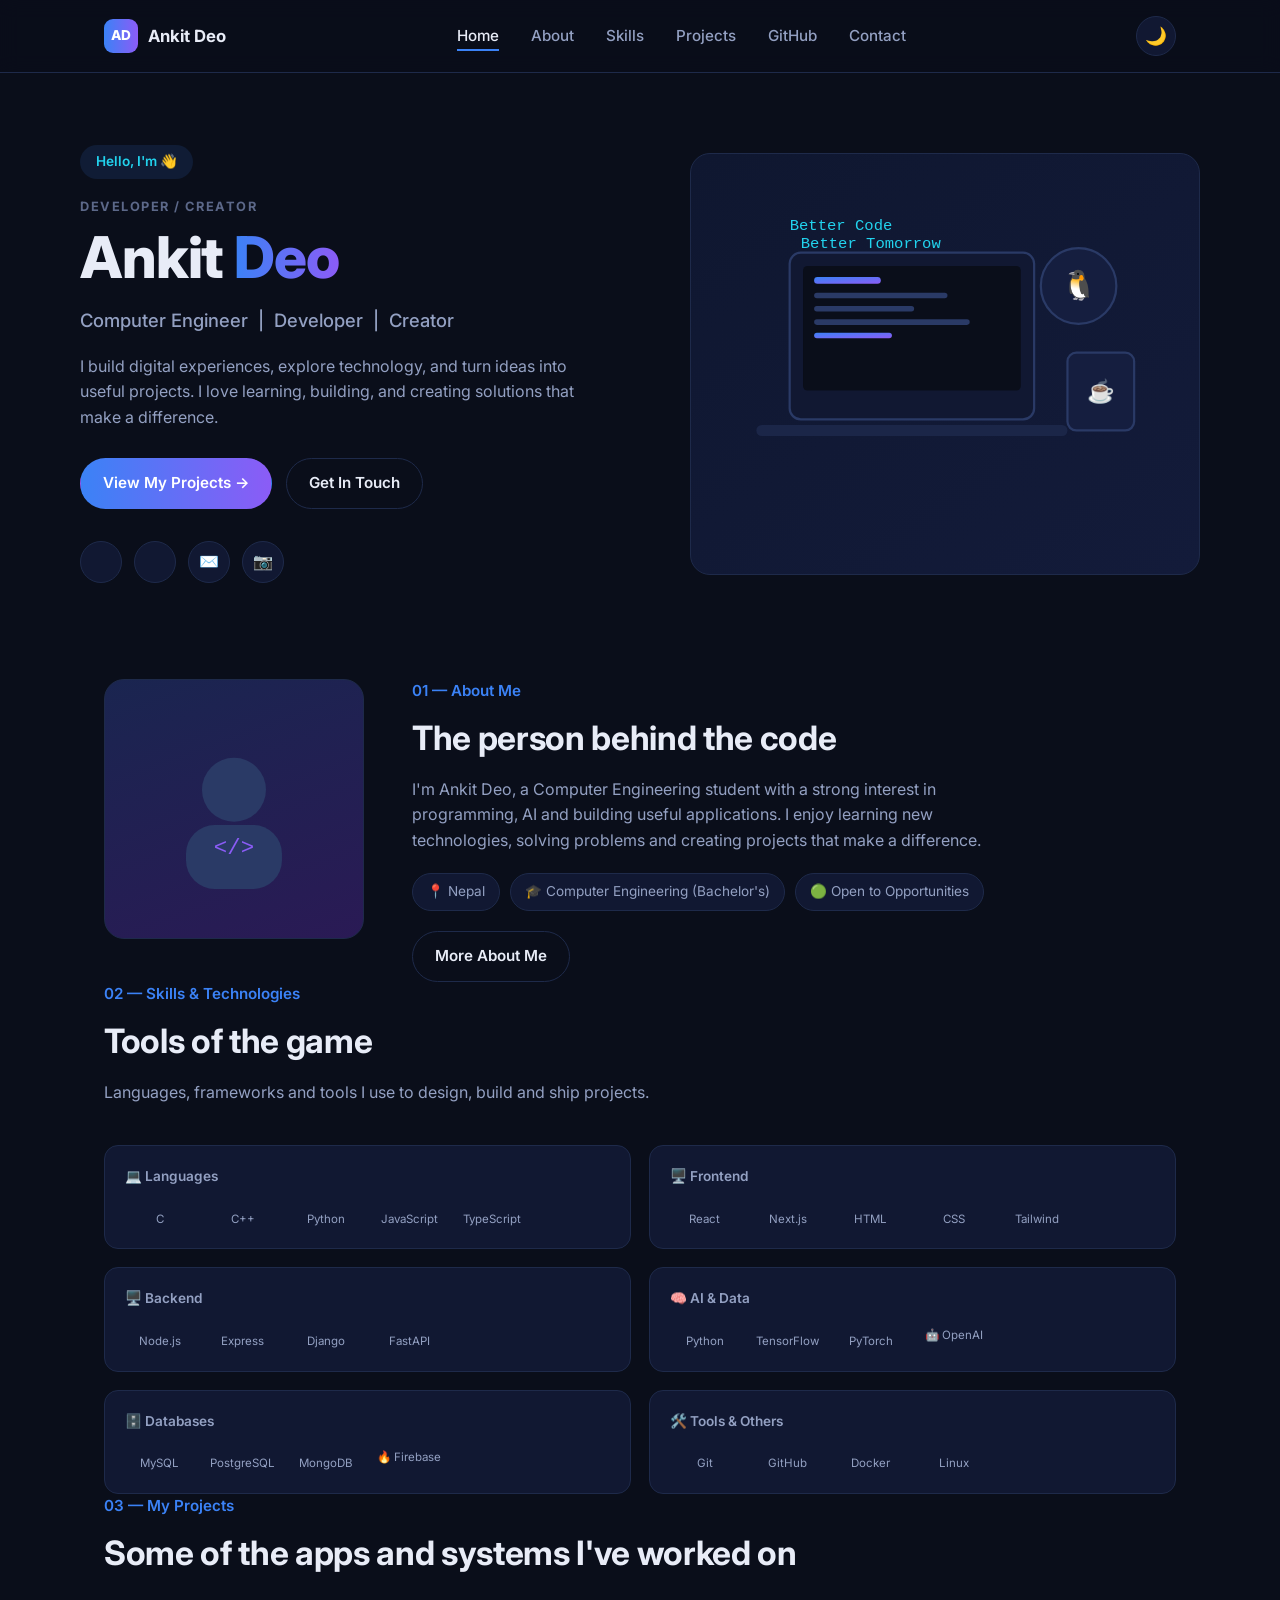
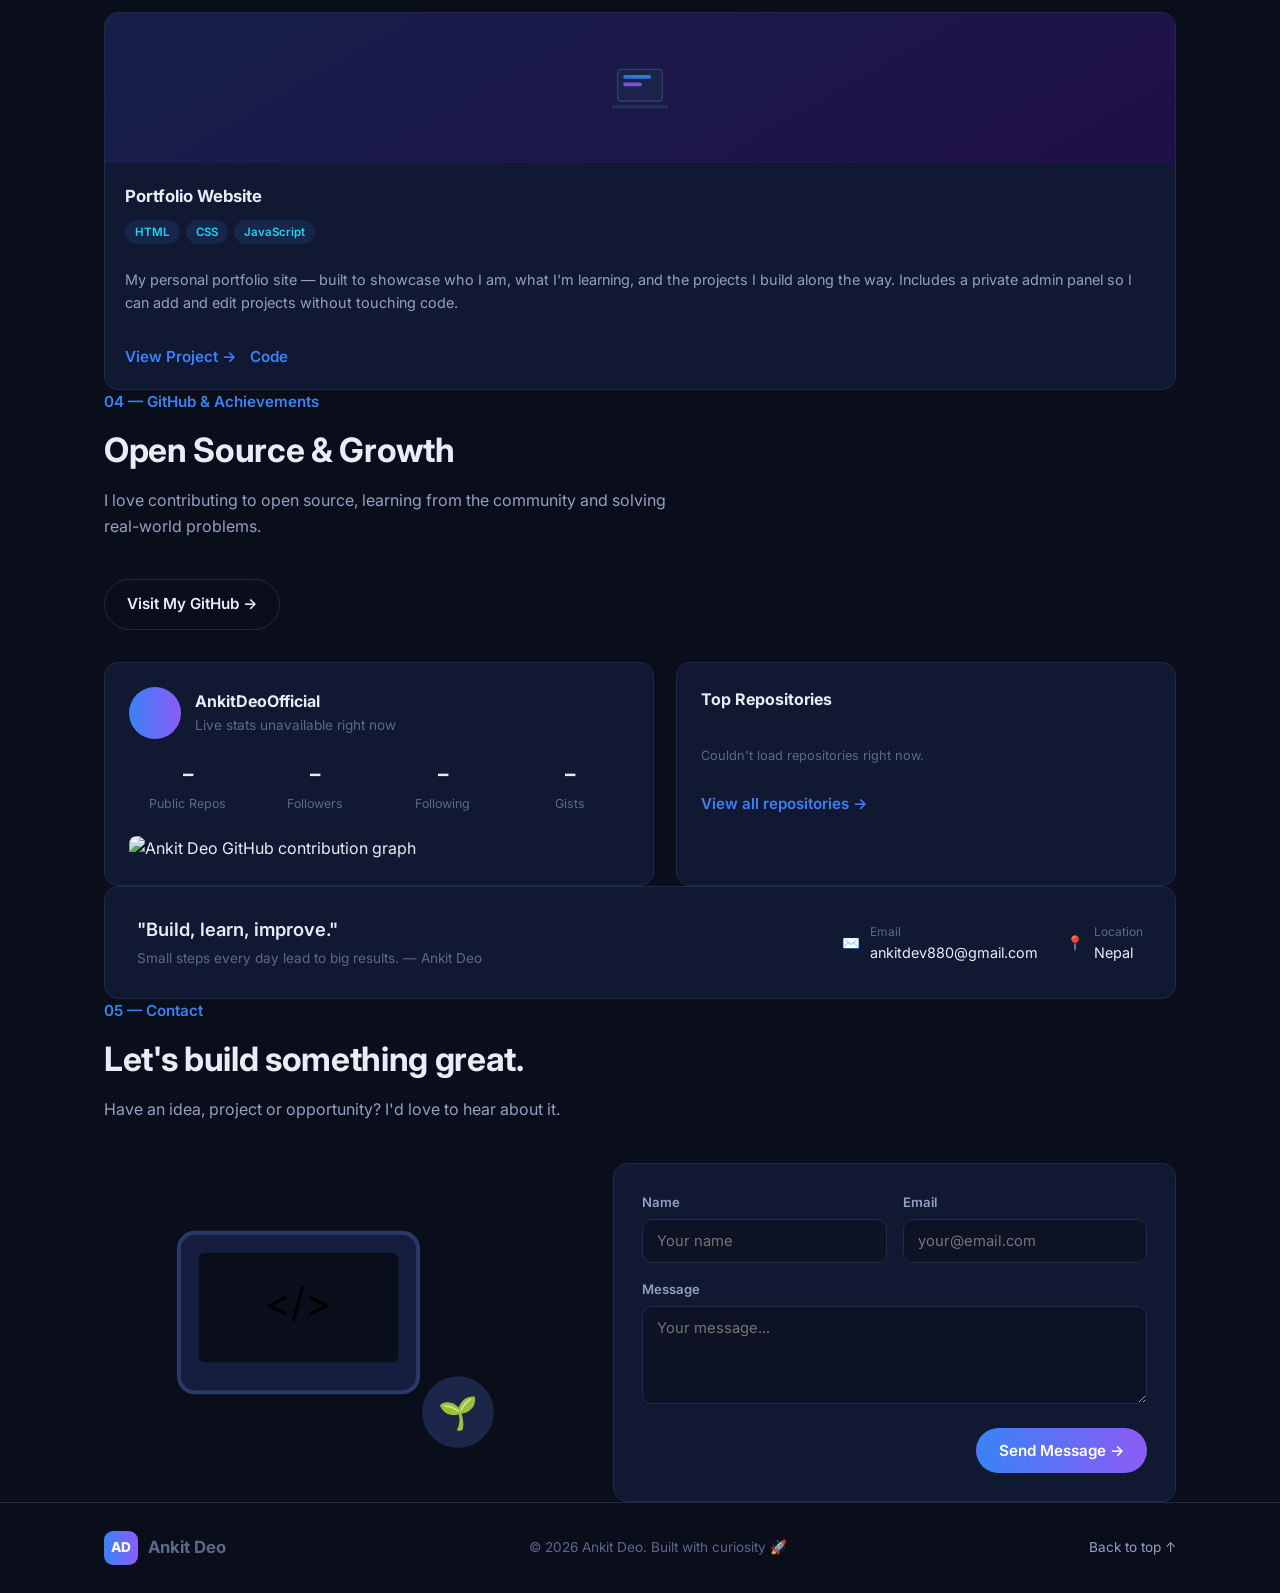
==== index.html @ 1095ce18 "Add files via upload" ====
<!DOCTYPE html>
<html lang="en">
<head>
<meta charset="UTF-8" />
<meta name="viewport" content="width=device-width, initial-scale=1.0" />
<title>Ankit Deo — Computer Engineer, Developer, Creator</title>
<meta name="description" content="Portfolio of Ankit Deo — Computer Engineering student, developer and creator building projects with AI, web and mobile technologies." />
<link rel="icon" href="data:image/svg+xml,<svg xmlns=%22http://www.w3.org/2000/svg%22 viewBox=%220 0 100 100%22><text y=%22.9em%22 font-size=%2290%22>🚀</text></svg>" />
<link rel="preconnect" href="https://fonts.googleapis.com">
<link href="https://fonts.googleapis.com/css2?family=Inter:wght@400;500;600;700;800&display=swap" rel="stylesheet">
<link rel="stylesheet" href="https://cdn.jsdelivr.net/gh/devicons/devicon@2.16.0/devicon.min.css">
<link rel="stylesheet" href="css/style.css" />
</head>
<body>

<nav class="navbar">
  <div class="nav-inner">
    <a href="#home" class="logo">
      <span class="logo-mark">AD</span>
      Ankit Deo
    </a>
    <ul class="nav-links" id="navLinks">
      <li><a href="#home" class="active">Home</a></li>
      <li><a href="#about">About</a></li>
      <li><a href="#skills">Skills</a></li>
      <li><a href="#projects">Projects</a></li>
      <li><a href="#github">GitHub</a></li>
      <li><a href="#contact">Contact</a></li>
    </ul>
    <div class="nav-actions">
      <button class="theme-toggle" id="themeToggle" title="Toggle theme" aria-label="Toggle light and dark theme">🌙</button>
      <button class="nav-toggle" id="navToggle" aria-label="Open menu"><span></span><span></span><span></span></button>
    </div>
  </div>
</nav>

<!-- ============ HOME / HERO ============ -->
<header id="home" class="container hero">
  <div>
    <span class="badge">Hello, I'm 👋</span>
    <div class="eyebrow">DEVELOPER / CREATOR</div>
    <h1>Ankit <span class="accent">Deo</span></h1>
    <p class="hero-role">Computer Engineer&nbsp; | &nbsp;Developer&nbsp; | &nbsp;Creator</p>
    <p class="hero-desc">I build digital experiences, explore technology, and turn ideas into useful projects. I love learning, building, and creating solutions that make a difference.</p>
    <div class="hero-cta">
      <a href="#projects" class="btn btn-primary">View My Projects →</a>
      <a href="#contact" class="btn btn-outline">Get In Touch</a>
    </div>
    <div class="hero-socials">
      <a class="btn-icon" href="https://github.com/AnkitDeoOfficial" target="_blank" rel="noopener" aria-label="GitHub"><i class="devicon-github-original"></i></a>
      <a class="btn-icon" href="https://linkedin.com/in/ankitdeoofficial/" target="_blank" rel="noopener" aria-label="LinkedIn"><i class="devicon-linkedin-plain"></i></a>
      <a class="btn-icon" href="mailto:ankitdev880@gmail.com" aria-label="Email">✉️</a>
      <a class="btn-icon" href="https://instagram.com/ank1t_001" target="_blank" rel="noopener" aria-label="Instagram">📷</a>
    </div>
  </div>
  <div class="hero-visual">
    <svg viewBox="0 0 400 320" xmlns="http://www.w3.org/2000/svg">
      <defs>
        <linearGradient id="g1" x1="0" y1="0" x2="1" y2="1">
          <stop offset="0" stop-color="#3b82f6"/><stop offset="1" stop-color="#8b5cf6"/>
        </linearGradient>
      </defs>
      <rect x="60" y="60" width="220" height="150" rx="10" fill="#111832" stroke="#2a3a66" stroke-width="2"/>
      <rect x="72" y="72" width="196" height="112" rx="4" fill="#0a0e1a"/>
      <rect x="82" y="82" width="60" height="6" rx="3" fill="url(#g1)"/>
      <rect x="82" y="96" width="120" height="5" rx="2.5" fill="#2a3a66"/>
      <rect x="82" y="108" width="90" height="5" rx="2.5" fill="#2a3a66"/>
      <rect x="82" y="120" width="140" height="5" rx="2.5" fill="#2a3a66"/>
      <rect x="82" y="132" width="70" height="5" rx="2.5" fill="url(#g1)"/>
      <rect x="30" y="215" width="280" height="10" rx="5" fill="#1b2648"/>
      <circle cx="320" cy="90" r="34" fill="#151e3f" stroke="#2a3a66" stroke-width="2"/>
      <text x="320" y="98" font-size="26" text-anchor="middle">🐧</text>
      <rect x="310" y="150" width="60" height="70" rx="8" fill="#151e3f" stroke="#2a3a66" stroke-width="2"/>
      <text x="340" y="192" font-size="20" text-anchor="middle">☕</text>
      <text x="60" y="40" font-size="14" fill="#22d3ee" font-family="monospace">Better Code</text>
      <text x="70" y="56" font-size="14" fill="#22d3ee" font-family="monospace">Better Tomorrow</text>
    </svg>
  </div>
</header>

<!-- ============ ABOUT ============ -->
<section id="about" class="container">
  <div class="about-grid">
    <div class="about-photo">
      <svg viewBox="0 0 100 100" xmlns="http://www.w3.org/2000/svg">
        <circle cx="50" cy="38" r="20" fill="#2a3a66"/>
        <rect x="20" y="60" width="60" height="40" rx="18" fill="#2a3a66"/>
        <text x="50" y="78" font-size="14" text-anchor="middle" fill="#8b5cf6" font-family="monospace">&lt;/&gt;</text>
      </svg>
    </div>
    <div>
      <div class="section-tag">01 — About Me</div>
      <h2 class="section-heading">The person behind the code</h2>
      <p class="section-sub" style="margin-bottom:20px;">I'm Ankit Deo, a Computer Engineering student with a strong interest in programming, AI and building useful applications. I enjoy learning new technologies, solving problems and creating projects that make a difference.</p>
      <div class="about-tags">
        <span class="pill">📍 Nepal</span>
        <span class="pill">🎓 Computer Engineering (Bachelor's)</span>
        <span class="pill">🟢 Open to Opportunities</span>
      </div>
      <a href="#contact" class="btn btn-outline">More About Me</a>
    </div>
  </div>
</section>

<!-- ============ SKILLS ============ -->
<section id="skills" class="container">
  <div class="section-tag">02 — Skills &amp; Technologies</div>
  <h2 class="section-heading">Tools of the game</h2>
  <p class="section-sub">Languages, frameworks and tools I use to design, build and ship projects.</p>
  <div class="skills-grid">
    <div class="skill-card">
      <h4>💻 Languages</h4>
      <div class="skill-icons">
        <div class="skill-icon"><i class="devicon-c-plain colored"></i>C</div>
        <div class="skill-icon"><i class="devicon-cplusplus-plain colored"></i>C++</div>
        <div class="skill-icon"><i class="devicon-python-plain colored"></i>Python</div>
        <div class="skill-icon"><i class="devicon-javascript-plain colored"></i>JavaScript</div>
        <div class="skill-icon"><i class="devicon-typescript-plain colored"></i>TypeScript</div>
      </div>
    </div>
    <div class="skill-card">
      <h4>🖥️ Frontend</h4>
      <div class="skill-icons">
        <div class="skill-icon"><i class="devicon-react-original colored"></i>React</div>
        <div class="skill-icon"><i class="devicon-nextjs-plain"></i>Next.js</div>
        <div class="skill-icon"><i class="devicon-html5-plain colored"></i>HTML</div>
        <div class="skill-icon"><i class="devicon-css3-plain colored"></i>CSS</div>
        <div class="skill-icon"><i class="devicon-tailwindcss-plain colored"></i>Tailwind</div>
      </div>
    </div>
    <div class="skill-card">
      <h4>🖥️ Backend</h4>
      <div class="skill-icons">
        <div class="skill-icon"><i class="devicon-nodejs-plain colored"></i>Node.js</div>
        <div class="skill-icon"><i class="devicon-express-original"></i>Express</div>
        <div class="skill-icon"><i class="devicon-django-plain"></i>Django</div>
        <div class="skill-icon"><i class="devicon-fastapi-plain colored"></i>FastAPI</div>
      </div>
    </div>
    <div class="skill-card">
      <h4>🧠 AI &amp; Data</h4>
      <div class="skill-icons">
        <div class="skill-icon"><i class="devicon-python-plain colored"></i>Python</div>
        <div class="skill-icon"><i class="devicon-tensorflow-original colored"></i>TensorFlow</div>
        <div class="skill-icon"><i class="devicon-pytorch-original colored"></i>PyTorch</div>
        <div class="skill-icon">🤖 OpenAI</div>
      </div>
    </div>
    <div class="skill-card">
      <h4>🗄️ Databases</h4>
      <div class="skill-icons">
        <div class="skill-icon"><i class="devicon-mysql-plain colored"></i>MySQL</div>
        <div class="skill-icon"><i class="devicon-postgresql-plain colored"></i>PostgreSQL</div>
        <div class="skill-icon"><i class="devicon-mongodb-plain colored"></i>MongoDB</div>
        <div class="skill-icon">🔥 Firebase</div>
      </div>
    </div>
    <div class="skill-card">
      <h4>🛠️ Tools &amp; Others</h4>
      <div class="skill-icons">
        <div class="skill-icon"><i class="devicon-git-plain colored"></i>Git</div>
        <div class="skill-icon"><i class="devicon-github-original"></i>GitHub</div>
        <div class="skill-icon"><i class="devicon-docker-plain colored"></i>Docker</div>
        <div class="skill-icon"><i class="devicon-linux-plain"></i>Linux</div>
      </div>
    </div>
  </div>
</section>

<!-- ============ PROJECTS ============ -->
<section id="projects" class="container">
  <div class="projects-head">
    <div>
      <div class="section-tag">03 — My Projects</div>
      <h2 class="section-heading" style="margin-bottom:0;">Some of the apps and systems I've worked on</h2>
    </div>
  </div>
  <div id="projectGrid" class="project-grid">
    <!-- Filled by js/app.js -->
  </div>
</section>

<!-- ============ GITHUB ============ -->
<section id="github" class="container">
  <div class="section-tag">04 — GitHub &amp; Achievements</div>
  <h2 class="section-heading">Open Source &amp; Growth</h2>
  <p class="section-sub">I love contributing to open source, learning from the community and solving real-world problems.</p>
  <a class="btn btn-outline" style="margin-bottom:32px;" href="https://github.com/AnkitDeoOfficial" target="_blank" rel="noopener">Visit My GitHub →</a>
  <div class="github-grid">
    <div class="gh-card">
      <div class="gh-profile">
        <div class="gh-avatar" id="ghAvatarWrap"></div>
        <div>
          <div style="font-weight:700;">AnkitDeoOfficial</div>
          <div style="color:var(--text-faint); font-size:0.85rem;" id="ghFollowLine">Loading GitHub stats…</div>
        </div>
      </div>
      <div class="gh-stats-row" id="ghStatsRow">
        <div class="gh-stat"><b id="statRepos">–</b><span>Public Repos</span></div>
        <div class="gh-stat"><b id="statFollowers">–</b><span>Followers</span></div>
        <div class="gh-stat"><b id="statFollowing">–</b><span>Following</span></div>
        <div class="gh-stat"><b id="statGists">–</b><span>Gists</span></div>
      </div>
      <div class="gh-chart">
        <img src="https://ghchart.rshah.org/3b82f6/AnkitDeoOfficial" alt="Ankit Deo GitHub contribution graph" loading="lazy" />
      </div>
    </div>
    <div class="gh-card">
      <h4 style="margin-top:0;">Top Repositories</h4>
      <div id="repoList">
        <div class="repo-row"><div><div class="repo-name">Loading…</div></div></div>
      </div>
      <a class="btn-link" href="https://github.com/AnkitDeoOfficial?tab=repositories" target="_blank" rel="noopener" style="margin-top:14px;">View all repositories →</a>
    </div>
  </div>
</section>

<!-- ============ QUOTE / QUICK CONTACT ============ -->
<section class="container" style="padding-top:0;">
  <div class="quote-bar">
    <div>
      <blockquote>"Build, learn, improve."</blockquote>
      <cite>Small steps every day lead to big results. — Ankit Deo</cite>
    </div>
    <div class="quote-contact">
      <a class="item" href="mailto:ankitdev880@gmail.com"><span>✉️</span><span><span class="label">Email</span>ankitdev880@gmail.com</span></a>
      <div class="item"><span>📍</span><span><span class="label">Location</span>Nepal</span></div>
    </div>
  </div>
</section>

<!-- ============ CONTACT ============ -->
<section id="contact" class="container">
  <div class="section-tag">05 — Contact</div>
  <h2 class="section-heading">Let's build something great.</h2>
  <p class="section-sub">Have an idea, project or opportunity? I'd love to hear about it.</p>
  <div class="contact-grid">
    <div class="contact-visual">
      <svg viewBox="0 0 200 160" xmlns="http://www.w3.org/2000/svg">
        <rect x="20" y="30" width="120" height="80" rx="8" fill="#151e3f" stroke="#2a3a66" stroke-width="2"/>
        <rect x="30" y="40" width="100" height="55" rx="3" fill="#0a0e1a"/>
        <text x="80" y="72" font-size="20" text-anchor="middle">&lt;/&gt;</text>
        <circle cx="160" cy="120" r="18" fill="#1b2648"/>
        <text x="160" y="126" font-size="16" text-anchor="middle">🌱</text>
      </svg>
    </div>
    <form id="contactForm" class="contact-form" autocomplete="off" novalidate>
      <div class="form-row">
        <div class="field">
          <label for="cName">Name</label>
          <input id="cName" name="name" type="text" placeholder="Your name" required />
        </div>
        <div class="field">
          <label for="cEmail">Email</label>
          <input id="cEmail" name="email" type="email" placeholder="your@email.com" required />
        </div>
      </div>
      <div class="field">
        <label for="cMessage">Message</label>
        <textarea id="cMessage" name="message" rows="4" placeholder="Your message..." required></textarea>
      </div>
      <div style="display:flex; align-items:center; justify-content:space-between; gap:16px; flex-wrap:wrap;">
        <span class="form-msg" id="formMsg"></span>
        <button type="submit" class="btn btn-primary">Send Message →</button>
      </div>
    </form>
  </div>
</section>

<footer>
  <div class="container footer-inner">
    <div class="logo"><span class="logo-mark">AD</span> Ankit Deo</div>
    <div>© <span id="year"></span> Ankit Deo. Built with curiosity 🚀</div>
    <a href="#home" class="back-to-top">Back to top ↑</a>
  </div>
</footer>

<div class="toast" id="toast"></div>

<script src="js/data.js"></script>
<script src="js/supabase-client.js"></script>
<script src="js/app.js"></script>
</body>
</html>
---- css/style.css ----
:root {
  --bg: #0a0e1a;
  --bg-alt: #0d1224;
  --card: #111832;
  --card-border: #1e2a4a;
  --text: #e8ecf7;
  --text-dim: #93a0c2;
  --text-faint: #5c6889;
  --blue: #3b82f6;
  --purple: #8b5cf6;
  --cyan: #22d3ee;
  --gradient: linear-gradient(90deg, var(--blue), var(--purple));
  --radius: 14px;
  --radius-sm: 10px;
  --shadow: 0 10px 30px rgba(0, 0, 0, 0.35);
  --maxw: 1120px;
}

* { box-sizing: border-box; }

html { scroll-behavior: smooth; }

body {
  margin: 0;
  background: var(--bg);
  color: var(--text);
  font-family: "Inter", -apple-system, BlinkMacSystemFont, "Segoe UI", Roboto, sans-serif;
  line-height: 1.6;
}

body.light {
  --bg: #f4f6fb;
  --bg-alt: #ffffff;
  --card: #ffffff;
  --card-border: #e2e6f0;
  --text: #171c2c;
  --text-dim: #4b5468;
  --text-faint: #7c8398;
}

img { max-width: 100%; display: block; }

a { color: inherit; text-decoration: none; }

.container {
  max-width: var(--maxw);
  margin: 0 auto;
  padding: 0 24px;
}

section { padding: 96px 0; }

.section-tag {
  color: var(--blue);
  font-weight: 600;
  font-size: 0.95rem;
  margin-bottom: 8px;
}

.section-heading {
  font-size: clamp(1.6rem, 3vw, 2.1rem);
  font-weight: 700;
  margin: 0 0 12px;
  letter-spacing: -0.01em;
}

.section-sub {
  color: var(--text-dim);
  max-width: 60ch;
  margin: 0 0 40px;
}

/* Buttons */
.btn {
  display: inline-flex;
  align-items: center;
  gap: 8px;
  padding: 12px 22px;
  border-radius: 999px;
  font-weight: 600;
  font-size: 0.95rem;
  border: 1px solid transparent;
  cursor: pointer;
  transition: transform 0.15s ease, box-shadow 0.15s ease, background 0.15s ease;
  font-family: inherit;
}
.btn:active { transform: scale(0.97); }
.btn-primary {
  background: var(--gradient);
  color: #fff;
}
.btn-primary:hover { box-shadow: 0 6px 20px rgba(99, 102, 241, 0.45); }
.btn-outline {
  background: transparent;
  border-color: var(--card-border);
  color: var(--text);
}
.btn-outline:hover { border-color: var(--blue); color: var(--blue); }
.btn-sm { padding: 8px 16px; font-size: 0.85rem; }
.btn-link {
  color: var(--blue);
  font-weight: 600;
  display: inline-flex;
  align-items: center;
  gap: 6px;
  background: none;
  border: none;
  cursor: pointer;
  font-family: inherit;
  font-size: 0.95rem;
}
.btn-link:hover { text-decoration: underline; }
.btn-danger { background: #ef4444; color: #fff; }
.btn-icon {
  width: 42px;
  height: 42px;
  border-radius: 50%;
  display: inline-flex;
  align-items: center;
  justify-content: center;
  background: var(--card);
  border: 1px solid var(--card-border);
  color: var(--text-dim);
  transition: all 0.15s ease;
}
.btn-icon:hover { color: var(--blue); border-color: var(--blue); transform: translateY(-2px); }

/* Navbar */
.navbar {
  position: sticky;
  top: 0;
  z-index: 100;
  background: rgba(10, 14, 26, 0.85);
  backdrop-filter: blur(10px);
  border-bottom: 1px solid var(--card-border);
}
body.light .navbar { background: rgba(255, 255, 255, 0.85); }
.nav-inner {
  display: flex;
  align-items: center;
  justify-content: space-between;
  padding: 16px 24px;
  max-width: var(--maxw);
  margin: 0 auto;
}
.logo {
  display: flex;
  align-items: center;
  gap: 10px;
  font-weight: 700;
  font-size: 1.05rem;
}
.logo-mark {
  width: 34px;
  height: 34px;
  border-radius: 9px;
  background: var(--gradient);
  display: flex;
  align-items: center;
  justify-content: center;
  color: #fff;
  font-size: 0.85rem;
  font-weight: 800;
}
.nav-links {
  display: flex;
  gap: 32px;
  list-style: none;
  margin: 0;
  padding: 0;
}
.nav-links a {
  color: var(--text-dim);
  font-weight: 500;
  font-size: 0.95rem;
  padding-bottom: 4px;
  border-bottom: 2px solid transparent;
  transition: color 0.15s ease, border-color 0.15s ease;
}
.nav-links a:hover, .nav-links a.active { color: var(--text); border-color: var(--blue); }
.nav-actions { display: flex; align-items: center; gap: 14px; }
.nav-toggle {
  display: none;
  flex-direction: column;
  gap: 4px;
  background: none;
  border: none;
  cursor: pointer;
  padding: 8px;
}
.nav-toggle span { width: 22px; height: 2px; background: var(--text); border-radius: 2px; }

.theme-toggle {
  width: 40px;
  height: 40px;
  border-radius: 50%;
  border: 1px solid var(--card-border);
  background: var(--card);
  color: var(--text-dim);
  cursor: pointer;
  display: flex;
  align-items: center;
  justify-content: center;
  font-size: 1.1rem;
}

/* Hero */
.hero {
  padding: 72px 0 96px;
  display: grid;
  grid-template-columns: 1.1fr 1fr;
  gap: 48px;
  align-items: center;
}
.badge {
  display: inline-flex;
  align-items: center;
  gap: 8px;
  padding: 6px 16px;
  border-radius: 999px;
  background: rgba(59, 130, 246, 0.12);
  color: var(--cyan);
  font-size: 0.85rem;
  font-weight: 600;
  margin-bottom: 18px;
}
.eyebrow {
  color: var(--text-faint);
  letter-spacing: 0.12em;
  font-size: 0.8rem;
  font-weight: 700;
  margin-bottom: 10px;
}
.hero h1 {
  font-size: clamp(2.4rem, 5vw, 3.6rem);
  line-height: 1.05;
  margin: 0 0 14px;
  font-weight: 800;
  letter-spacing: -0.02em;
}
.hero h1 .accent {
  background: var(--gradient);
  -webkit-background-clip: text;
  background-clip: text;
  color: transparent;
}
.hero-role {
  font-size: 1.15rem;
  color: var(--text-dim);
  margin-bottom: 18px;
  font-weight: 500;
}
.hero-desc {
  color: var(--text-dim);
  max-width: 52ch;
  margin-bottom: 28px;
}
.hero-cta { display: flex; gap: 14px; margin-bottom: 32px; flex-wrap: wrap; }
.hero-socials { display: flex; gap: 12px; }

.hero-visual {
  position: relative;
  border-radius: 20px;
  background: linear-gradient(145deg, #0f1730, #131b3a);
  border: 1px solid var(--card-border);
  padding: 32px;
  min-height: 380px;
  display: flex;
  align-items: center;
  justify-content: center;
  overflow: hidden;
}
.hero-visual svg { width: 100%; height: auto; }

/* About */
.about-grid {
  display: grid;
  grid-template-columns: 260px 1fr;
  gap: 48px;
  align-items: start;
}
.about-photo {
  width: 100%;
  aspect-ratio: 1;
  border-radius: 20px;
  background: linear-gradient(160deg, #1a2550, #2a1a55);
  display: flex;
  align-items: center;
  justify-content: center;
  border: 1px solid var(--card-border);
}
.about-photo svg { width: 62%; }
.about-tags { display: flex; gap: 10px; flex-wrap: wrap; margin: 20px 0 20px; }
.pill {
  display: inline-flex;
  align-items: center;
  gap: 6px;
  padding: 7px 14px;
  border-radius: 999px;
  background: var(--card);
  border: 1px solid var(--card-border);
  font-size: 0.85rem;
  color: var(--text-dim);
}

/* Skills */
.skills-grid {
  display: grid;
  grid-template-columns: repeat(2, 1fr);
  gap: 18px;
}
.skill-card {
  background: var(--card);
  border: 1px solid var(--card-border);
  border-radius: var(--radius);
  padding: 20px;
}
.skill-card h4 {
  margin: 0 0 16px;
  font-size: 0.85rem;
  color: var(--text-dim);
  font-weight: 600;
  display: flex;
  align-items: center;
  gap: 8px;
}
.skill-icons {
  display: grid;
  grid-template-columns: repeat(auto-fill, minmax(60px, 1fr));
  gap: 14px;
}
.skill-icon {
  display: flex;
  flex-direction: column;
  align-items: center;
  gap: 6px;
  font-size: 0.72rem;
  color: var(--text-dim);
}
.skill-icon i { font-size: 1.6rem; }

/* Projects */
.projects-head {
  display: flex;
  align-items: flex-end;
  justify-content: space-between;
  margin-bottom: 32px;
  gap: 20px;
  flex-wrap: wrap;
}
.projects-head .section-sub { margin-bottom: 0; }
.project-grid {
  display: grid;
  grid-template-columns: repeat(auto-fit, minmax(240px, 1fr));
  gap: 22px;
}
.project-card {
  background: var(--card);
  border: 1px solid var(--card-border);
  border-radius: var(--radius);
  overflow: hidden;
  display: flex;
  flex-direction: column;
  transition: transform 0.15s ease, border-color 0.15s ease;
}
.project-card:hover { transform: translateY(-4px); border-color: var(--blue); }
.project-thumb {
  height: 150px;
  background: linear-gradient(150deg, #16204a, #201048);
  display: flex;
  align-items: center;
  justify-content: center;
}
.project-thumb svg { width: 56px; height: 56px; opacity: 0.85; }
.project-body { padding: 20px; display: flex; flex-direction: column; gap: 10px; flex: 1; }
.project-body h3 { margin: 0; font-size: 1.05rem; }
.project-tags { display: flex; gap: 6px; flex-wrap: wrap; }
.tag {
  font-size: 0.72rem;
  padding: 3px 10px;
  border-radius: 999px;
  background: rgba(59, 130, 246, 0.12);
  color: var(--cyan);
  font-weight: 600;
}
.project-desc { color: var(--text-dim); font-size: 0.9rem; flex: 1; }
.project-links { display: flex; gap: 14px; margin-top: 6px; }

.empty-state {
  text-align: center;
  padding: 48px 24px;
  border: 1px dashed var(--card-border);
  border-radius: var(--radius);
  color: var(--text-faint);
}

/* GitHub section */
.github-grid {
  display: grid;
  grid-template-columns: 1.1fr 1fr;
  gap: 22px;
}
.gh-card {
  background: var(--card);
  border: 1px solid var(--card-border);
  border-radius: var(--radius);
  padding: 24px;
}
.gh-profile { display: flex; align-items: center; gap: 14px; margin-bottom: 18px; }
.gh-avatar { width: 52px; height: 52px; border-radius: 50%; background: var(--gradient); }
.gh-avatar img { width: 100%; height: 100%; border-radius: 50%; object-fit: cover; }
.gh-stats-row { display: grid; grid-template-columns: repeat(4, 1fr); gap: 10px; margin-bottom: 20px; }
.gh-stat { text-align: center; }
.gh-stat b { display: block; font-size: 1.3rem; }
.gh-stat span { font-size: 0.78rem; color: var(--text-faint); }
.gh-chart img { width: 100%; border-radius: 8px; }
.repo-row {
  display: flex;
  align-items: center;
  justify-content: space-between;
  padding: 12px 0;
  border-bottom: 1px solid var(--card-border);
}
.repo-row:last-child { border-bottom: none; }
.repo-name { font-weight: 600; font-size: 0.92rem; }
.repo-desc { color: var(--text-faint); font-size: 0.8rem; }

/* Quote */
.quote-bar {
  background: var(--card);
  border: 1px solid var(--card-border);
  border-radius: var(--radius);
  padding: 28px 32px;
  display: flex;
  align-items: center;
  justify-content: space-between;
  gap: 24px;
  flex-wrap: wrap;
}
.quote-bar blockquote { margin: 0; font-size: 1.15rem; font-weight: 600; }
.quote-bar cite { color: var(--text-faint); font-style: normal; font-size: 0.85rem; }
.quote-contact { display: flex; gap: 28px; flex-wrap: wrap; }
.quote-contact .item { display: flex; align-items: center; gap: 10px; font-size: 0.9rem; }
.quote-contact .item span.label { display: block; color: var(--text-faint); font-size: 0.75rem; }

/* Contact */
.contact-form {
  background: var(--card);
  border: 1px solid var(--card-border);
  border-radius: var(--radius);
  padding: 28px;
  display: grid;
  gap: 16px;
}
.form-row { display: grid; grid-template-columns: 1fr 1fr; gap: 16px; }
.field label {
  display: block;
  font-size: 0.82rem;
  color: var(--text-dim);
  margin-bottom: 6px;
  font-weight: 600;
}
.field input, .field textarea {
  width: 100%;
  background: var(--bg-alt);
  border: 1px solid var(--card-border);
  border-radius: var(--radius-sm);
  padding: 12px 14px;
  color: var(--text);
  font-family: inherit;
  font-size: 0.92rem;
}
.field input:focus, .field textarea:focus { outline: 2px solid var(--blue); outline-offset: 1px; }
.contact-grid { display: grid; grid-template-columns: 1fr 1.2fr; gap: 40px; align-items: center; }
.contact-visual { display: flex; justify-content: center; }
.contact-visual svg { width: 85%; }
.form-msg { font-size: 0.88rem; min-height: 20px; }
.form-msg.success { color: #34d399; }
.form-msg.error { color: #f87171; }

/* Footer */
footer {
  border-top: 1px solid var(--card-border);
  padding: 28px 0;
}
.footer-inner {
  display: flex;
  align-items: center;
  justify-content: space-between;
  flex-wrap: wrap;
  gap: 12px;
  font-size: 0.85rem;
  color: var(--text-faint);
}
.back-to-top { display: flex; align-items: center; gap: 6px; color: var(--text-dim); }

/* Toast */
.toast {
  position: fixed;
  bottom: 24px;
  right: 24px;
  background: var(--card);
  border: 1px solid var(--card-border);
  padding: 14px 20px;
  border-radius: var(--radius-sm);
  box-shadow: var(--shadow);
  transform: translateY(120%);
  opacity: 0;
  transition: all 0.25s ease;
  z-index: 300;
  max-width: 320px;
}
.toast.show { transform: translateY(0); opacity: 1; }

@media (max-width: 860px) {
  .hero { grid-template-columns: 1fr; }
  .hero-visual { order: -1; min-height: 260px; }
  .about-grid { grid-template-columns: 1fr; }
  .about-photo { max-width: 220px; margin: 0 auto; }
  .skills-grid { grid-template-columns: 1fr; }
  .github-grid { grid-template-columns: 1fr; }
  .contact-grid { grid-template-columns: 1fr; }
  .contact-visual { order: -1; }
  .form-row { grid-template-columns: 1fr; }
  .nav-links { display: none; }
  .nav-toggle { display: flex; }
  .quote-bar { flex-direction: column; align-items: flex-start; }
}

@media (prefers-reduced-motion: reduce) {
  * { animation: none !important; transition: none !important; }
}
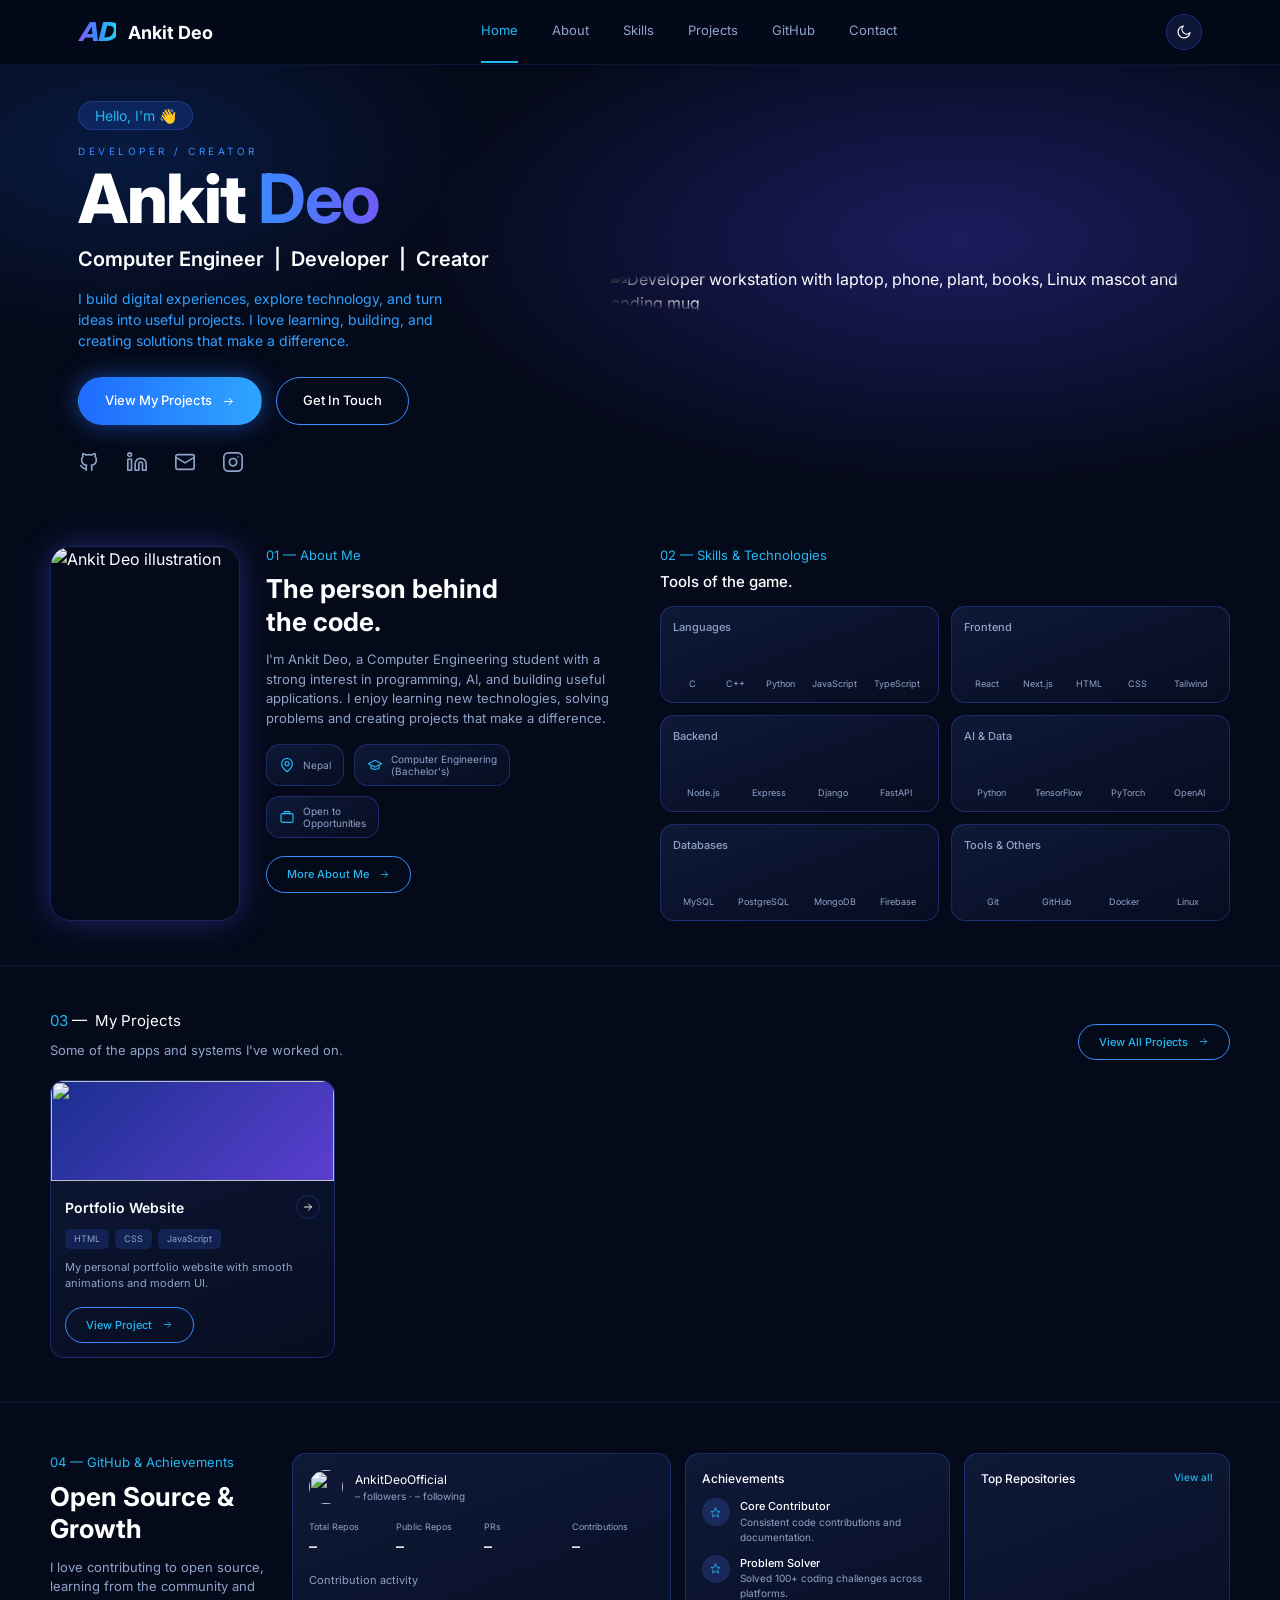
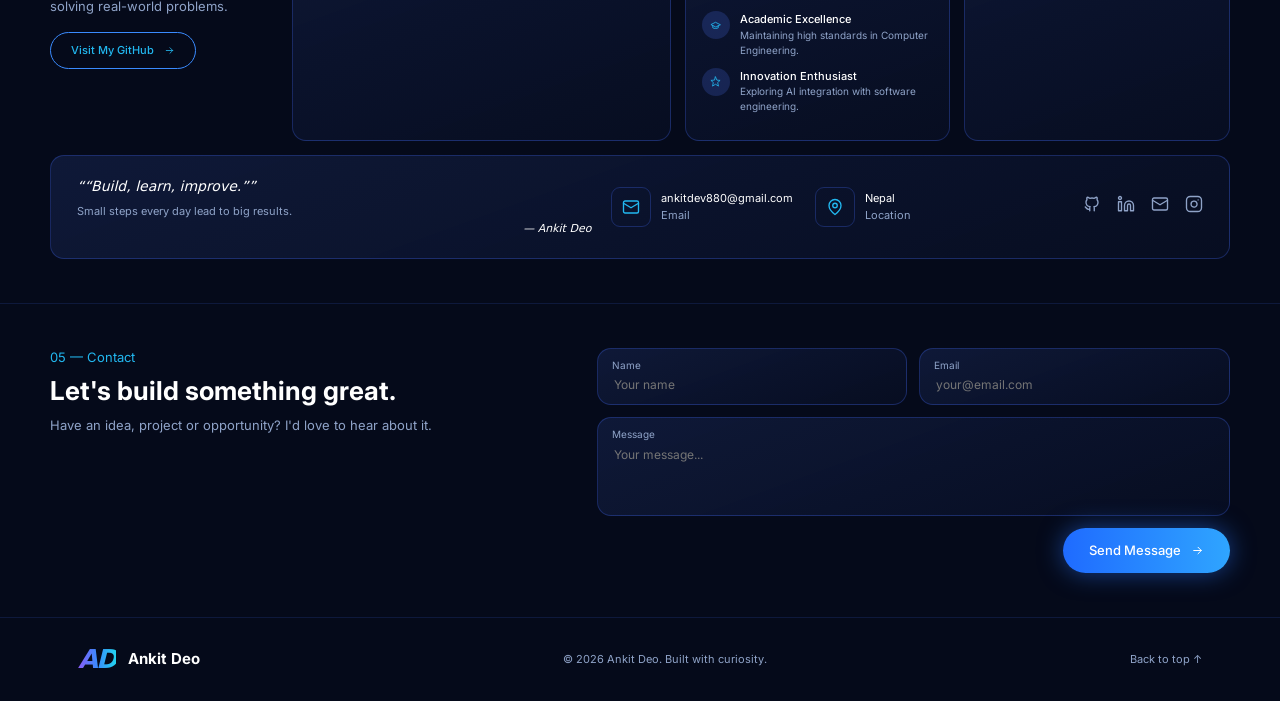
==== commit 8eeae071: "Add files via upload" ====
--- a/index.html
+++ b/index.html
@@ -1,284 +1,264 @@
 <!DOCTYPE html>
 <html lang="en">
 <head>
-<meta charset="UTF-8" />
-<meta name="viewport" content="width=device-width, initial-scale=1.0" />
-<title>Ankit Deo — Computer Engineer, Developer, Creator</title>
-<meta name="description" content="Portfolio of Ankit Deo — Computer Engineering student, developer and creator building projects with AI, web and mobile technologies." />
-<link rel="icon" href="data:image/svg+xml,<svg xmlns=%22http://www.w3.org/2000/svg%22 viewBox=%220 0 100 100%22><text y=%22.9em%22 font-size=%2290%22>🚀</text></svg>" />
+<meta charset="utf-8">
+<meta name="viewport" content="width=device-width,initial-scale=1">
+<title>Ankit Deo | Computer Engineer, Developer, Creator</title>
+<meta name="description" content="Portfolio of Ankit Deo, a Computer Engineering student from Nepal.">
 <link rel="preconnect" href="https://fonts.googleapis.com">
 <link href="https://fonts.googleapis.com/css2?family=Inter:wght@400;500;600;700;800&display=swap" rel="stylesheet">
-<link rel="stylesheet" href="https://cdn.jsdelivr.net/gh/devicons/devicon@2.16.0/devicon.min.css">
-<link rel="stylesheet" href="css/style.css" />
+<script src="https://cdn.jsdelivr.net/npm/@supabase/supabase-js@2"></script>
+<style>
+:root{--bg:#050a1a;--tx:#fff;--mu:#8fa3c8;--cy:#22b8f0;--bl:#3a8bff;--ln:rgba(70,110,255,.28);--cd:linear-gradient(160deg,rgba(18,30,66,.75),rgba(8,14,34,.88))}
+:root.light{--bg:#eef3ff;--tx:#0a1330;--mu:#4a5b80;--ln:rgba(60,100,220,.3);--cd:linear-gradient(160deg,#fff,#eaf0ff)}
+*{box-sizing:border-box;margin:0}html{scroll-behavior:smooth;scroll-padding-top:70px}
+body{font-family:Inter,system-ui,sans-serif;background:var(--bg);color:var(--tx);line-height:1.5;overflow-x:hidden}
+a{color:inherit;text-decoration:none}button{font:inherit;color:inherit;cursor:pointer}
+:focus-visible{outline:2px solid var(--cy);outline-offset:3px}
+.wrap{max-width:1180px;margin:0 auto;padding:0 28px}
+svg.i{width:1em;height:1em;fill:none;stroke:currentColor;stroke-width:1.8;stroke-linecap:round;stroke-linejoin:round}
+header{position:sticky;top:0;z-index:20;background:rgba(5,10,26,.85);backdrop-filter:blur(12px);border-bottom:1px solid rgba(70,110,255,.12)}
+:root.light header{background:rgba(238,243,255,.9)}
+.nav{display:flex;align-items:center;height:64px;gap:24px}
+.brand{display:flex;align-items:center;gap:12px;font-weight:700;font-size:18px}
+.logo{font-weight:800;font-size:26px;font-style:italic;background:linear-gradient(90deg,#8b5cf6,#3a8bff,#22d3ee);-webkit-background-clip:text;background-clip:text;color:transparent;letter-spacing:-2px}
+.links{display:flex;gap:34px;margin:0 auto;font-size:13px}
+.links a{padding:20px 0;color:var(--mu);border-bottom:2px solid transparent;transition:.2s}
+.links a:hover{color:var(--tx)}.links a.on{color:var(--cy);border-color:var(--cy)}
+.ib{width:36px;height:36px;border-radius:50%;border:1px solid var(--ln);background:rgba(20,35,80,.5);display:grid;place-items:center;font-size:16px}
+#mb{display:none}
+.hero{background:radial-gradient(60% 80% at 75% 40%,rgba(70,60,220,.35),transparent 70%),radial-gradient(40% 60% at 10% 20%,rgba(20,90,220,.2),transparent 70%)}
+.hg{display:grid;grid-template-columns:1fr 1.15fr;align-items:center;gap:20px;padding-top:36px;padding-bottom:20px}
+.hello{display:inline-block;padding:3px 16px;border-radius:99px;background:rgba(40,110,255,.18);border:1px solid var(--ln);color:var(--cy);font-size:14px}
+.kick{margin:14px 0 4px;letter-spacing:.35em;font-size:10px;color:var(--bl)}
+h1{font-size:clamp(46px,7vw,68px);font-weight:800;line-height:1.05;letter-spacing:-1.5px}
+h1 b{background:linear-gradient(90deg,#3a8bff,#6d5cf6);-webkit-background-clip:text;background-clip:text;color:transparent}
+.hero h2{font-size:clamp(17px,2.2vw,20px);font-weight:600;margin:10px 0 14px}
+.hero p{color:#2fa0ff;max-width:400px;font-size:14px}
+.btns{display:flex;gap:14px;margin:26px 0 24px;flex-wrap:wrap}
+.btn{display:inline-flex;align-items:center;gap:10px;padding:13px 26px;border-radius:99px;font-size:13px;font-weight:500;border:1px solid var(--bl);transition:.2s}
+.btn.p{background:linear-gradient(90deg,#1f6bff,#2fa5ff);border-color:transparent;box-shadow:0 0 24px rgba(40,120,255,.5)}
+.btn:hover{transform:translateY(-2px);box-shadow:0 0 22px rgba(58,139,255,.55)}
+.soc{display:flex;gap:26px;font-size:22px;color:var(--mu)}.soc a:hover{color:var(--cy)}
+.himg{width:100%;display:block;-webkit-mask-image:radial-gradient(ellipse at 55% 50%,#000 58%,transparent 80%);mask-image:radial-gradient(ellipse at 55% 50%,#000 58%,transparent 80%);animation:fl 7s ease-in-out infinite}
+@keyframes fl{50%{transform:translateY(-8px)}}
+section{border-top:1px solid rgba(70,110,255,.15)}.pad{padding:44px 0}
+.lab{color:var(--cy);font-size:13px;margin-bottom:8px}
+h3{font-size:26px;font-weight:700;line-height:1.25}
+.card{background:var(--cd);border:1px solid var(--ln);border-radius:14px}
+.ab{display:grid;grid-template-columns:1fr 1fr;gap:40px}
+.abg{display:grid;grid-template-columns:190px 1fr;gap:26px}
+.abg img{width:100%;border-radius:20px;border:1px solid var(--ln);box-shadow:0 0 30px rgba(80,90,255,.35)}
+.abg p,.gh p{color:var(--mu);font-size:13px;margin:12px 0 16px}
+.chips{display:flex;gap:10px;flex-wrap:wrap;margin-bottom:18px}
+.chip{display:flex;align-items:center;gap:8px;padding:8px 12px;font-size:10px;color:var(--mu);line-height:1.2}
+.chip svg{font-size:16px;color:var(--cy)}
+.btn.o{padding:9px 20px;font-size:11px;color:var(--cy);background:transparent}
+.sk{display:grid;grid-template-columns:1fr 1fr;gap:12px;margin-top:14px}.sk .card{padding:12px}
+.sk h4{font-size:11px;font-weight:500;color:var(--mu);margin-bottom:10px}
+.ti{display:flex;justify-content:space-around;gap:4px}
+.ti div{text-align:center;font-size:9px;color:var(--mu)}
+.ti img{width:26px;height:26px;display:block;margin:0 auto 5px}.ti img.inv{filter:invert(1)}
+:root.light .ti img.inv{filter:none}
+.ph{display:flex;justify-content:space-between;align-items:flex-end;margin-bottom:20px;gap:16px;flex-wrap:wrap}
+.ph p{color:var(--mu);font-size:13px}
+.pg{display:grid;grid-template-columns:repeat(auto-fill,minmax(230px,1fr));gap:14px}
+.pc{overflow:hidden;transition:.25s}.pc:hover{transform:translateY(-4px);border-color:var(--bl);box-shadow:0 0 26px rgba(58,139,255,.3)}
+.th{height:100px;background:linear-gradient(135deg,#1a2f8f,#5b3fd0);display:grid;place-items:center;font-size:30px}
+.th img{width:100%;height:100%;object-fit:cover}
+.pb{padding:14px}.pt{display:flex;justify-content:space-between;align-items:center;font-weight:600;font-size:14px}
+.go{width:24px;height:24px;border-radius:50%;border:1px solid var(--ln);display:grid;place-items:center;font-size:12px}
+.tg{display:flex;gap:6px;flex-wrap:wrap;margin:10px 0}
+.tg span{font-size:9px;padding:3px 9px;border-radius:5px;background:rgba(40,80,200,.25);color:var(--mu)}
+.pb p{font-size:11px;color:var(--mu);min-height:48px}
+.empty{grid-column:1/-1;text-align:center;color:var(--mu);padding:36px;font-size:14px}
+.g3{display:grid;grid-template-columns:.9fr 1.5fr 1.05fr 1.05fr;gap:14px;margin-top:6px}
+.gh{padding-right:6px}.g3 .card{padding:16px;font-size:11px}
+.pf{display:flex;gap:12px;align-items:center;font-size:12px}.pf img{width:34px;height:34px;border-radius:50%}
+.pf small,.rp small,.ac small{color:var(--mu);display:block;font-size:10px}
+.st{display:grid;grid-template-columns:repeat(4,1fr);gap:6px;margin:16px 0 14px;color:var(--mu);font-size:9px}.st b{display:block;color:var(--tx);font-size:16px;font-weight:500}
+#cg{display:grid;grid-template-rows:repeat(7,1fr);grid-auto-flow:column;grid-auto-columns:1fr;gap:2px;margin:8px 0}
+#cg i{aspect-ratio:1;background:#12224f;border-radius:1px}#cg .l1{background:#1b3f9a}#cg .l2{background:#2d63d8}#cg .l3{background:#3a8bff}#cg .l4{background:#22d3ee}
+.g3 h5{font-size:12px;font-weight:500;margin-bottom:10px;display:flex;justify-content:space-between}.g3 h5 a{color:var(--cy);font-size:10px}
+.ac{display:flex;gap:10px;margin-bottom:10px}.ac div:first-child,.rp div:first-child{flex:none;width:28px;height:28px;border-radius:50%;background:rgba(80,120,255,.2);display:grid;place-items:center;color:var(--cy)}
+.ac b,.rp b{font-weight:500;font-size:11px;display:block}
+.rp{display:flex;gap:10px;align-items:center;margin-bottom:12px}.rp>div:nth-child(2){flex:1}.rp div:first-child{border-radius:8px;width:38px;height:38px}
+.strip{display:grid;grid-template-columns:1fr 1.15fr;margin-top:14px;padding:20px 26px;align-items:center;gap:20px}
+.strip q{font-style:italic;font-size:14px;display:block}.strip small{color:var(--mu);font-size:11px}
+.ci{display:flex;align-items:center;gap:22px;flex-wrap:wrap;font-size:11px}.ci>div{display:flex;gap:10px;align-items:center}
+.ci .bx{width:40px;height:40px;border-radius:9px;border:1px solid var(--ln);display:grid;place-items:center;font-size:18px;color:var(--cy)}
+.ci small{color:var(--mu);display:block}.ci .soc{font-size:18px;gap:16px;margin-left:auto}
+.cg{display:grid;grid-template-columns:1fr 1.25fr;gap:40px;align-items:start}
+.cg p{color:var(--mu);font-size:13px;margin-top:8px}.cg img{width:210px;margin-top:20px}
+form{display:grid;grid-template-columns:1fr 1fr;gap:12px}
+.fl{display:block;padding:9px 14px;font-size:10px;color:var(--mu)}.fl.w{grid-column:1/-1}
+.fl input,.fl textarea{width:100%;background:none;border:0;color:var(--tx);font:inherit;font-size:12px;margin-top:2px;outline:0;resize:none}
+.fl:focus-within{border-color:var(--cy);box-shadow:0 0 16px rgba(34,184,240,.3)}
+.fa{grid-column:1/-1;display:flex;justify-content:space-between;align-items:center;gap:12px}
+#note{font-size:12px}
+footer{border-top:1px solid rgba(70,110,255,.15);padding:22px 0;font-size:11px;color:var(--mu)}
+.fw{display:flex;justify-content:space-between;align-items:center;gap:12px;flex-wrap:wrap}
+.fw .brand{color:var(--tx);font-size:15px}
+dialog{width:min(760px,94vw);max-height:90vh;background:#081130;color:#fff;border:1px solid var(--ln);border-radius:16px;padding:22px;overflow:auto}
+dialog::backdrop{background:rgba(2,5,15,.75)}
+dialog h3{font-size:20px;display:flex;justify-content:space-between;align-items:center}
+dialog h4{margin:18px 0 8px;font-size:13px;color:var(--cy)}
+dialog form{grid-template-columns:1fr}
+dialog input,dialog textarea{width:100%;padding:9px 12px;border-radius:8px;border:1px solid var(--ln);background:#0c1a45;color:#fff;font:inherit;font-size:13px}
+.row{display:flex;justify-content:space-between;gap:10px;align-items:center;padding:9px 0;border-bottom:1px solid var(--ln);font-size:13px}
+.row small{color:var(--mu);display:block}.row div:last-child{display:flex;gap:6px;flex:none}
+.sm{padding:5px 12px;border-radius:7px;border:1px solid var(--ln);background:none;font-size:11px}.sm.d{color:#ff7a8a}
+.rv{opacity:0;transform:translateY(14px);transition:.6s}.rv.in{opacity:1;transform:none}
+@media(max-width:920px){.links{display:none;position:absolute;top:64px;left:0;right:0;flex-direction:column;gap:0;background:var(--bg);padding:8px 28px 16px;border-bottom:1px solid var(--ln)}.links.open{display:flex}.links a{padding:12px 0}#mb{display:grid;margin-left:auto}.nav{gap:12px}
+.hg,.ab,.cg,.strip{grid-template-columns:1fr}.g3{grid-template-columns:1fr 1fr}.ci .soc{margin-left:0}}
+@media(max-width:560px){.abg{grid-template-columns:1fr}.abg img{max-width:220px}.g3,.sk,form{grid-template-columns:1fr}.wrap{padding:0 18px}}
+@media(prefers-reduced-motion:reduce){*{animation:none!important;transition:none!important;scroll-behavior:auto!important}.rv{opacity:1;transform:none}}
+</style>
 </head>
 <body>
-
-<nav class="navbar">
-  <div class="nav-inner">
-    <a href="#home" class="logo">
-      <span class="logo-mark">AD</span>
-      Ankit Deo
-    </a>
-    <ul class="nav-links" id="navLinks">
-      <li><a href="#home" class="active">Home</a></li>
-      <li><a href="#about">About</a></li>
-      <li><a href="#skills">Skills</a></li>
-      <li><a href="#projects">Projects</a></li>
-      <li><a href="#github">GitHub</a></li>
-      <li><a href="#contact">Contact</a></li>
-    </ul>
-    <div class="nav-actions">
-      <button class="theme-toggle" id="themeToggle" title="Toggle theme" aria-label="Toggle light and dark theme">🌙</button>
-      <button class="nav-toggle" id="navToggle" aria-label="Open menu"><span></span><span></span><span></span></button>
-    </div>
-  </div>
-</nav>
-
-<!-- ============ HOME / HERO ============ -->
-<header id="home" class="container hero">
-  <div>
-    <span class="badge">Hello, I'm 👋</span>
-    <div class="eyebrow">DEVELOPER / CREATOR</div>
-    <h1>Ankit <span class="accent">Deo</span></h1>
-    <p class="hero-role">Computer Engineer&nbsp; | &nbsp;Developer&nbsp; | &nbsp;Creator</p>
-    <p class="hero-desc">I build digital experiences, explore technology, and turn ideas into useful projects. I love learning, building, and creating solutions that make a difference.</p>
-    <div class="hero-cta">
-      <a href="#projects" class="btn btn-primary">View My Projects →</a>
-      <a href="#contact" class="btn btn-outline">Get In Touch</a>
-    </div>
-    <div class="hero-socials">
-      <a class="btn-icon" href="https://github.com/AnkitDeoOfficial" target="_blank" rel="noopener" aria-label="GitHub"><i class="devicon-github-original"></i></a>
-      <a class="btn-icon" href="https://linkedin.com/in/ankitdeoofficial/" target="_blank" rel="noopener" aria-label="LinkedIn"><i class="devicon-linkedin-plain"></i></a>
-      <a class="btn-icon" href="mailto:ankitdev880@gmail.com" aria-label="Email">✉️</a>
-      <a class="btn-icon" href="https://instagram.com/ank1t_001" target="_blank" rel="noopener" aria-label="Instagram">📷</a>
-    </div>
-  </div>
-  <div class="hero-visual">
-    <svg viewBox="0 0 400 320" xmlns="http://www.w3.org/2000/svg">
-      <defs>
-        <linearGradient id="g1" x1="0" y1="0" x2="1" y2="1">
-          <stop offset="0" stop-color="#3b82f6"/><stop offset="1" stop-color="#8b5cf6"/>
-        </linearGradient>
-      </defs>
-      <rect x="60" y="60" width="220" height="150" rx="10" fill="#111832" stroke="#2a3a66" stroke-width="2"/>
-      <rect x="72" y="72" width="196" height="112" rx="4" fill="#0a0e1a"/>
-      <rect x="82" y="82" width="60" height="6" rx="3" fill="url(#g1)"/>
-      <rect x="82" y="96" width="120" height="5" rx="2.5" fill="#2a3a66"/>
-      <rect x="82" y="108" width="90" height="5" rx="2.5" fill="#2a3a66"/>
-      <rect x="82" y="120" width="140" height="5" rx="2.5" fill="#2a3a66"/>
-      <rect x="82" y="132" width="70" height="5" rx="2.5" fill="url(#g1)"/>
-      <rect x="30" y="215" width="280" height="10" rx="5" fill="#1b2648"/>
-      <circle cx="320" cy="90" r="34" fill="#151e3f" stroke="#2a3a66" stroke-width="2"/>
-      <text x="320" y="98" font-size="26" text-anchor="middle">🐧</text>
-      <rect x="310" y="150" width="60" height="70" rx="8" fill="#151e3f" stroke="#2a3a66" stroke-width="2"/>
-      <text x="340" y="192" font-size="20" text-anchor="middle">☕</text>
-      <text x="60" y="40" font-size="14" fill="#22d3ee" font-family="monospace">Better Code</text>
-      <text x="70" y="56" font-size="14" fill="#22d3ee" font-family="monospace">Better Tomorrow</text>
-    </svg>
-  </div>
-</header>
-
-<!-- ============ ABOUT ============ -->
-<section id="about" class="container">
-  <div class="about-grid">
-    <div class="about-photo">
-      <svg viewBox="0 0 100 100" xmlns="http://www.w3.org/2000/svg">
-        <circle cx="50" cy="38" r="20" fill="#2a3a66"/>
-        <rect x="20" y="60" width="60" height="40" rx="18" fill="#2a3a66"/>
-        <text x="50" y="78" font-size="14" text-anchor="middle" fill="#8b5cf6" font-family="monospace">&lt;/&gt;</text>
-      </svg>
-    </div>
-    <div>
-      <div class="section-tag">01 — About Me</div>
-      <h2 class="section-heading">The person behind the code</h2>
-      <p class="section-sub" style="margin-bottom:20px;">I'm Ankit Deo, a Computer Engineering student with a strong interest in programming, AI and building useful applications. I enjoy learning new technologies, solving problems and creating projects that make a difference.</p>
-      <div class="about-tags">
-        <span class="pill">📍 Nepal</span>
-        <span class="pill">🎓 Computer Engineering (Bachelor's)</span>
-        <span class="pill">🟢 Open to Opportunities</span>
-      </div>
-      <a href="#contact" class="btn btn-outline">More About Me</a>
-    </div>
-  </div>
-</section>
-
-<!-- ============ SKILLS ============ -->
-<section id="skills" class="container">
-  <div class="section-tag">02 — Skills &amp; Technologies</div>
-  <h2 class="section-heading">Tools of the game</h2>
-  <p class="section-sub">Languages, frameworks and tools I use to design, build and ship projects.</p>
-  <div class="skills-grid">
-    <div class="skill-card">
-      <h4>💻 Languages</h4>
-      <div class="skill-icons">
-        <div class="skill-icon"><i class="devicon-c-plain colored"></i>C</div>
-        <div class="skill-icon"><i class="devicon-cplusplus-plain colored"></i>C++</div>
-        <div class="skill-icon"><i class="devicon-python-plain colored"></i>Python</div>
-        <div class="skill-icon"><i class="devicon-javascript-plain colored"></i>JavaScript</div>
-        <div class="skill-icon"><i class="devicon-typescript-plain colored"></i>TypeScript</div>
-      </div>
-    </div>
-    <div class="skill-card">
-      <h4>🖥️ Frontend</h4>
-      <div class="skill-icons">
-        <div class="skill-icon"><i class="devicon-react-original colored"></i>React</div>
-        <div class="skill-icon"><i class="devicon-nextjs-plain"></i>Next.js</div>
-        <div class="skill-icon"><i class="devicon-html5-plain colored"></i>HTML</div>
-        <div class="skill-icon"><i class="devicon-css3-plain colored"></i>CSS</div>
-        <div class="skill-icon"><i class="devicon-tailwindcss-plain colored"></i>Tailwind</div>
-      </div>
-    </div>
-    <div class="skill-card">
-      <h4>🖥️ Backend</h4>
-      <div class="skill-icons">
-        <div class="skill-icon"><i class="devicon-nodejs-plain colored"></i>Node.js</div>
-        <div class="skill-icon"><i class="devicon-express-original"></i>Express</div>
-        <div class="skill-icon"><i class="devicon-django-plain"></i>Django</div>
-        <div class="skill-icon"><i class="devicon-fastapi-plain colored"></i>FastAPI</div>
-      </div>
-    </div>
-    <div class="skill-card">
-      <h4>🧠 AI &amp; Data</h4>
-      <div class="skill-icons">
-        <div class="skill-icon"><i class="devicon-python-plain colored"></i>Python</div>
-        <div class="skill-icon"><i class="devicon-tensorflow-original colored"></i>TensorFlow</div>
-        <div class="skill-icon"><i class="devicon-pytorch-original colored"></i>PyTorch</div>
-        <div class="skill-icon">🤖 OpenAI</div>
-      </div>
-    </div>
-    <div class="skill-card">
-      <h4>🗄️ Databases</h4>
-      <div class="skill-icons">
-        <div class="skill-icon"><i class="devicon-mysql-plain colored"></i>MySQL</div>
-        <div class="skill-icon"><i class="devicon-postgresql-plain colored"></i>PostgreSQL</div>
-        <div class="skill-icon"><i class="devicon-mongodb-plain colored"></i>MongoDB</div>
-        <div class="skill-icon">🔥 Firebase</div>
-      </div>
-    </div>
-    <div class="skill-card">
-      <h4>🛠️ Tools &amp; Others</h4>
-      <div class="skill-icons">
-        <div class="skill-icon"><i class="devicon-git-plain colored"></i>Git</div>
-        <div class="skill-icon"><i class="devicon-github-original"></i>GitHub</div>
-        <div class="skill-icon"><i class="devicon-docker-plain colored"></i>Docker</div>
-        <div class="skill-icon"><i class="devicon-linux-plain"></i>Linux</div>
-      </div>
-    </div>
-  </div>
-</section>
-
-<!-- ============ PROJECTS ============ -->
-<section id="projects" class="container">
-  <div class="projects-head">
-    <div>
-      <div class="section-tag">03 — My Projects</div>
-      <h2 class="section-heading" style="margin-bottom:0;">Some of the apps and systems I've worked on</h2>
-    </div>
-  </div>
-  <div id="projectGrid" class="project-grid">
-    <!-- Filled by js/app.js -->
-  </div>
-</section>
-
-<!-- ============ GITHUB ============ -->
-<section id="github" class="container">
-  <div class="section-tag">04 — GitHub &amp; Achievements</div>
-  <h2 class="section-heading">Open Source &amp; Growth</h2>
-  <p class="section-sub">I love contributing to open source, learning from the community and solving real-world problems.</p>
-  <a class="btn btn-outline" style="margin-bottom:32px;" href="https://github.com/AnkitDeoOfficial" target="_blank" rel="noopener">Visit My GitHub →</a>
-  <div class="github-grid">
-    <div class="gh-card">
-      <div class="gh-profile">
-        <div class="gh-avatar" id="ghAvatarWrap"></div>
-        <div>
-          <div style="font-weight:700;">AnkitDeoOfficial</div>
-          <div style="color:var(--text-faint); font-size:0.85rem;" id="ghFollowLine">Loading GitHub stats…</div>
-        </div>
-      </div>
-      <div class="gh-stats-row" id="ghStatsRow">
-        <div class="gh-stat"><b id="statRepos">–</b><span>Public Repos</span></div>
-        <div class="gh-stat"><b id="statFollowers">–</b><span>Followers</span></div>
-        <div class="gh-stat"><b id="statFollowing">–</b><span>Following</span></div>
-        <div class="gh-stat"><b id="statGists">–</b><span>Gists</span></div>
-      </div>
-      <div class="gh-chart">
-        <img src="https://ghchart.rshah.org/3b82f6/AnkitDeoOfficial" alt="Ankit Deo GitHub contribution graph" loading="lazy" />
-      </div>
-    </div>
-    <div class="gh-card">
-      <h4 style="margin-top:0;">Top Repositories</h4>
-      <div id="repoList">
-        <div class="repo-row"><div><div class="repo-name">Loading…</div></div></div>
-      </div>
-      <a class="btn-link" href="https://github.com/AnkitDeoOfficial?tab=repositories" target="_blank" rel="noopener" style="margin-top:14px;">View all repositories →</a>
-    </div>
-  </div>
-</section>
-
-<!-- ============ QUOTE / QUICK CONTACT ============ -->
-<section class="container" style="padding-top:0;">
-  <div class="quote-bar">
-    <div>
-      <blockquote>"Build, learn, improve."</blockquote>
-      <cite>Small steps every day lead to big results. — Ankit Deo</cite>
-    </div>
-    <div class="quote-contact">
-      <a class="item" href="mailto:ankitdev880@gmail.com"><span>✉️</span><span><span class="label">Email</span>ankitdev880@gmail.com</span></a>
-      <div class="item"><span>📍</span><span><span class="label">Location</span>Nepal</span></div>
-    </div>
-  </div>
-</section>
-
-<!-- ============ CONTACT ============ -->
-<section id="contact" class="container">
-  <div class="section-tag">05 — Contact</div>
-  <h2 class="section-heading">Let's build something great.</h2>
-  <p class="section-sub">Have an idea, project or opportunity? I'd love to hear about it.</p>
-  <div class="contact-grid">
-    <div class="contact-visual">
-      <svg viewBox="0 0 200 160" xmlns="http://www.w3.org/2000/svg">
-        <rect x="20" y="30" width="120" height="80" rx="8" fill="#151e3f" stroke="#2a3a66" stroke-width="2"/>
-        <rect x="30" y="40" width="100" height="55" rx="3" fill="#0a0e1a"/>
-        <text x="80" y="72" font-size="20" text-anchor="middle">&lt;/&gt;</text>
-        <circle cx="160" cy="120" r="18" fill="#1b2648"/>
-        <text x="160" y="126" font-size="16" text-anchor="middle">🌱</text>
-      </svg>
-    </div>
-    <form id="contactForm" class="contact-form" autocomplete="off" novalidate>
-      <div class="form-row">
-        <div class="field">
-          <label for="cName">Name</label>
-          <input id="cName" name="name" type="text" placeholder="Your name" required />
-        </div>
-        <div class="field">
-          <label for="cEmail">Email</label>
-          <input id="cEmail" name="email" type="email" placeholder="your@email.com" required />
-        </div>
-      </div>
-      <div class="field">
-        <label for="cMessage">Message</label>
-        <textarea id="cMessage" name="message" rows="4" placeholder="Your message..." required></textarea>
-      </div>
-      <div style="display:flex; align-items:center; justify-content:space-between; gap:16px; flex-wrap:wrap;">
-        <span class="form-msg" id="formMsg"></span>
-        <button type="submit" class="btn btn-primary">Send Message →</button>
-      </div>
-    </form>
-  </div>
-</section>
-
-<footer>
-  <div class="container footer-inner">
-    <div class="logo"><span class="logo-mark">AD</span> Ankit Deo</div>
-    <div>© <span id="year"></span> Ankit Deo. Built with curiosity 🚀</div>
-    <a href="#home" class="back-to-top">Back to top ↑</a>
-  </div>
-</footer>
-
-<div class="toast" id="toast"></div>
-
-<script src="js/data.js"></script>
-<script src="js/supabase-client.js"></script>
-<script src="js/app.js"></script>
+<svg width="0" height="0" style="position:absolute"><defs>
+<symbol id="gh" viewBox="0 0 24 24"><path d="M9 19c-4.3 1.4-4.3-2.5-6-3m12 5v-3.5c0-1 .1-1.4-.5-2 2.8-.3 5.5-1.4 5.5-6a4.6 4.6 0 0 0-1.3-3.2 4.2 4.2 0 0 0-.1-3.2s-1.1-.3-3.5 1.3a12.3 12.3 0 0 0-6.2 0C6.5 2.8 5.4 3.1 5.4 3.1a4.2 4.2 0 0 0-.1 3.2A4.6 4.6 0 0 0 4 9.5c0 4.6 2.7 5.7 5.5 6-.6.6-.6 1.2-.5 2V21"/></symbol>
+<symbol id="li" viewBox="0 0 24 24"><path d="M16 8a6 6 0 0 1 6 6v7h-4v-7a2 2 0 0 0-4 0v7h-4v-7a6 6 0 0 1 6-6zM2 9h4v12H2zM4 2a2 2 0 1 1 0 4 2 2 0 0 1 0-4z"/></symbol>
+<symbol id="ml" viewBox="0 0 24 24"><rect x="2" y="4" width="20" height="16" rx="2"/><path d="m22 7-10 6L2 7"/></symbol>
+<symbol id="ig" viewBox="0 0 24 24"><rect x="2" y="2" width="20" height="20" rx="5"/><path d="M16 11.4a4 4 0 1 1-7.9 1.2 4 4 0 0 1 7.9-1.2zM17.5 6.5h0"/></symbol>
+<symbol id="ar" viewBox="0 0 24 24"><path d="M5 12h14m-6-6 6 6-6 6"/></symbol>
+<symbol id="pin" viewBox="0 0 24 24"><path d="M20 10c0 6-8 12-8 12S4 16 4 10a8 8 0 0 1 16 0z"/><circle cx="12" cy="10" r="3"/></symbol>
+<symbol id="cap" viewBox="0 0 24 24"><path d="m22 10-10-5L2 10l10 5zM6 12v5c3 2 9 2 12 0v-5"/></symbol>
+<symbol id="bag" viewBox="0 0 24 24"><rect x="3" y="7" width="18" height="13" rx="2"/><path d="M8 7V4h8v3"/></symbol>
+<symbol id="st" viewBox="0 0 24 24"><path d="m12 2 3 7 7 .6-5.3 4.7L18.5 22 12 18l-6.5 4 1.8-7.7L2 9.6 9 9z"/></symbol>
+<symbol id="mo" viewBox="0 0 24 24"><path d="M21 13A9 9 0 1 1 11 3a7 7 0 0 0 10 10z"/></symbol>
+</defs></svg>
+
+<header><div class="wrap nav">
+<a class="brand" href="#home"><span class="logo">AD</span>Ankit Deo</a>
+<nav class="links" id="nl" aria-label="Main"><a href="#home">Home</a><a href="#about">About</a><a href="#skills">Skills</a><a href="#projects">Projects</a><a href="#github">GitHub</a><a href="#contact">Contact</a></nav>
+<button class="ib" id="th" aria-label="Toggle dark and light theme"><svg class="i"><use href="#mo"/></svg></button>
+<button class="ib" id="mb" aria-label="Open menu" aria-expanded="false">☰</button>
+</div></header>
+
+<main>
+<section id="home" class="hero" style="border:0"><div class="wrap hg">
+<div><span class="hello">Hello, I'm 👋</span><div class="kick">DEVELOPER / CREATOR</div><h1>Ankit <b>Deo</b></h1>
+<h2>Computer Engineer &nbsp;|&nbsp; Developer &nbsp;|&nbsp; Creator</h2>
+<p>I build digital experiences, explore technology, and turn ideas into useful projects. I love learning, building, and creating solutions that make a difference.</p>
+<div class="btns"><a class="btn p" href="#projects">View My Projects <svg class="i"><use href="#ar"/></svg></a><a class="btn" href="#contact">Get In Touch</a></div>
+<div class="soc" id="s1"></div></div>
+<img class="himg" src="assets/hero.png" alt="Developer workstation with laptop, phone, plant, books, Linux mascot and coding mug">
+</div></section>
+
+<div class="wrap pad ab rv">
+<div id="about" class="abg"><img src="assets/about.png" alt="Ankit Deo illustration">
+<div><div class="lab">01 — About Me</div><h3>The person behind<br>the code.</h3>
+<p>I'm Ankit Deo, a Computer Engineering student with a strong interest in programming, AI, and building useful applications. I enjoy learning new technologies, solving problems and creating projects that make a difference.</p>
+<div class="chips"><div class="card chip"><svg class="i"><use href="#pin"/></svg>Nepal</div><div class="card chip"><svg class="i"><use href="#cap"/></svg>Computer Engineering<br>(Bachelor's)</div><div class="card chip"><svg class="i"><use href="#bag"/></svg>Open to<br>Opportunities</div></div>
+<a class="btn o" href="https://linkedin.com/in/ankitdeoofficial/" target="_blank" rel="noopener">More About Me <svg class="i"><use href="#ar"/></svg></a></div></div>
+<div id="skills"><div class="lab">02 — Skills &amp; Technologies</div><h3 style="font-size:15px;font-weight:500">Tools of the game.</h3><div class="sk" id="skg"></div></div>
+</div>
+
+<section id="projects"><div class="wrap pad rv">
+<div class="ph"><div><div class="lab" style="font-size:15px;color:var(--tx)"><span style="color:var(--cy)">03</span> — &nbsp;My Projects</div><p>Some of the apps and systems I've worked on.</p></div>
+<a class="btn o" href="#pg">View All Projects <svg class="i"><use href="#ar"/></svg></a></div>
+<div class="pg" id="pg"></div></div></section>
+
+<section id="github"><div class="wrap pad rv">
+<div class="g3"><div class="gh"><div class="lab">04 — GitHub &amp; Achievements</div><h3>Open Source &amp; Growth</h3><p>I love contributing to open source, learning from the community and solving real-world problems.</p>
+<a class="btn o" href="https://github.com/AnkitDeoOfficial" target="_blank" rel="noopener">Visit My GitHub <svg class="i"><use href="#ar"/></svg></a></div>
+<div class="card"><div class="pf"><img id="av" alt="" src="https://github.com/AnkitDeoOfficial.png"><div>AnkitDeoOfficial<small><span id="fo">–</span> followers · <span id="fg">–</span> following</small></div></div>
+<div class="st"><div>Total Repos<b id="tr">–</b></div><div>Public Repos<b id="pr">–</b></div><div>PRs<b id="pp">–</b></div><div>Contributions<b id="cc">–</b></div></div>
+<div style="color:var(--mu)">Contribution activity</div><div id="cg" aria-label="Contribution graph"></div></div>
+<div class="card"><h5>Achievements</h5>
+<div class="ac"><div><svg class="i"><use href="#st"/></svg></div><div><b>Core Contributor</b><small>Consistent code contributions and documentation.</small></div></div>
+<div class="ac"><div><svg class="i"><use href="#st"/></svg></div><div><b>Problem Solver</b><small>Solved 100+ coding challenges across platforms.</small></div></div>
+<div class="ac"><div><svg class="i"><use href="#cap"/></svg></div><div><b>Academic Excellence</b><small>Maintaining high standards in Computer Engineering.</small></div></div>
+<div class="ac"><div><svg class="i"><use href="#st"/></svg></div><div><b>Innovation Enthusiast</b><small>Exploring AI integration with software engineering.</small></div></div></div>
+<div class="card"><h5>Top Repositories <a href="https://github.com/AnkitDeoOfficial?tab=repositories" target="_blank" rel="noopener">View all</a></h5><div id="rl"></div></div></div>
+<div class="card strip"><div><q>“Build, learn, improve.”</q><small>Small steps every day lead to big results.</small><div style="text-align:right;font-style:italic;font-size:11px">— Ankit Deo</div></div>
+<div class="ci"><div><span class="bx"><svg class="i"><use href="#ml"/></svg></span><span>ankitdev880@gmail.com<small>Email</small></span></div><div><span class="bx"><svg class="i"><use href="#pin"/></svg></span><span>Nepal<small>Location</small></span></div><div class="soc" id="s2"></div></div></div>
+</div></section>
+
+<section id="contact"><div class="wrap pad cg rv">
+<div><div class="lab">05 — Contact</div><h3>Let's build something great.</h3><p>Have an idea, project or opportunity? I'd love to hear about it.</p><img src="assets/contact.png" alt=""></div>
+<form id="cf" novalidate autocomplete="off">
+<label class="card fl">Name<input name="name" placeholder="Your name"></label>
+<label class="card fl">Email<input name="email" type="email" placeholder="your@email.com"></label>
+<label class="card fl w">Message<textarea name="message" rows="3" placeholder="Your message..."></textarea></label>
+<div class="fa"><span id="note" role="status"></span><button class="btn p" id="sb" type="submit" style="border:0">Send Message <svg class="i"><use href="#ar"/></svg></button></div>
+</form></div></section>
+</main>
+
+<footer><div class="wrap fw"><a class="brand" href="#home"><span class="logo">AD</span>Ankit Deo</a><span>© 2026 Ankit Deo. Built with curiosity.</span><a href="#home">Back to top ↑</a></div></footer>
+
+<dialog id="adm"><h3>Manage portfolio <span><button class="sm" id="lo">Log out</button> <button class="sm" id="xx">Close</button></span></h3>
+<h4 id="ft">Add project</h4>
+<form id="pf2"><input name="title" placeholder="Title" required><textarea name="description" rows="2" placeholder="Short description"></textarea><input name="tags" placeholder="Tags, separated by commas"><input name="image_url" placeholder="Image URL (optional)"><input name="link_url" placeholder="Project link (optional)">
+<div><button class="btn p" style="border:0" type="submit">Save project</button> <button class="sm" type="button" id="cl">Clear</button></div></form>
+<h4>Projects</h4><div id="al"></div><h4>Messages</h4><div id="ml2"></div></dialog>
+
+<script>
+/* ===== Supabase connection: paste your two values here (see README) ===== */
+const CFG={url:"",key:"",admin:"ankitdev880@gmail.com"};
+const sb=CFG.url&&CFG.key&&window.supabase?supabase.createClient(CFG.url,CFG.key):null;
+const $=s=>document.querySelector(s),esc=t=>String(t??"").replace(/[&<>"']/g,c=>({"&":"&amp;","<":"&lt;",">":"&gt;",'"':"&quot;","'":"&#39;"}[c]));
+const U={gh:"https://github.com/AnkitDeoOfficial",li:"https://linkedin.com/in/ankitdeoofficial/",ml:"mailto:ankitdev880@gmail.com",ig:"https://instagram.com/ank1t_001"};
+const socials=Object.entries(U).map(([k,h])=>`<a href="${h}" ${k=="ml"?"":'target="_blank" rel="noopener"'} aria-label="${{gh:"GitHub",li:"LinkedIn",ml:"Email",ig:"Instagram"}[k]}"><svg class="i"><use href="#${k}"/></svg></a>`).join("");
+$("#s1").innerHTML=socials;$("#s2").innerHTML=socials;
+
+/* skills */
+const D="c/c-original", SK={"Languages":[["C",D],["C++","cplusplus/cplusplus-original"],["Python","python/python-original"],["JavaScript","javascript/javascript-original"],["TypeScript","typescript/typescript-original"]],
+"Frontend":[["React","react/react-original"],["Next.js","nextjs/nextjs-original",1],["HTML","html5/html5-original"],["CSS","css3/css3-original"],["Tailwind","tailwindcss/tailwindcss-original"]],
+"Backend":[["Node.js","nodejs/nodejs-original"],["Express","express/express-original",1],["Django","django/django-plain"],["FastAPI","fastapi/fastapi-original"]],
+"AI & Data":[["Python","python/python-original"],["TensorFlow","tensorflow/tensorflow-original"],["PyTorch","pytorch/pytorch-original"],["OpenAI","OPENAI",1]],
+"Databases":[["MySQL","mysql/mysql-original"],["PostgreSQL","postgresql/postgresql-original"],["MongoDB","mongodb/mongodb-original"],["Firebase","firebase/firebase-original"]],
+"Tools & Others":[["Git","git/git-original"],["GitHub","github/github-original",1],["Docker","docker/docker-original"],["Linux","linux/linux-original"]]};
+const src=p=>p=="OPENAI"?"https://cdn.jsdelivr.net/npm/simple-icons/icons/openai.svg":`https://cdn.jsdelivr.net/gh/devicons/devicon/icons/${p}.svg`;
+$("#skg").innerHTML=Object.entries(SK).map(([k,v])=>`<div class="card"><h4>${k}</h4><div class="ti">${v.map(([n,p,inv])=>`<div><img class="${inv?"inv":""}" src="${src(p)}" alt="" loading="lazy" onerror="this.style.visibility='hidden'">${n}</div>`).join("")}</div></div>`).join("");
+
+/* projects */
+const SEED=[{id:0,title:"Portfolio Website",description:"My personal portfolio website with smooth animations and modern UI.",tags:["HTML","CSS","JavaScript"],image_url:"assets/project-portfolio.png",link_url:"https://ankitdeo.com.np"}];
+let P=[];
+async function load(){if(sb){const{data,error}=await sb.from("projects").select("*").order("position").order("created_at");P=error?SEED:data}else P=SEED;draw()}
+function draw(){$("#pg").innerHTML=P.length?P.map(p=>`<article class="card pc"><div class="th">${p.image_url?`<img src="${esc(p.image_url)}" alt="" loading="lazy">`:"💻"}</div><div class="pb"><div class="pt">${esc(p.title)}<span class="go"><svg class="i"><use href="#ar"/></svg></span></div><div class="tg">${(p.tags||[]).map(t=>`<span>${esc(t)}</span>`).join("")}</div><p>${esc(p.description)}</p><button class="btn o" data-id="${p.id}">View Project <svg class="i"><use href="#ar"/></svg></button></div></article>`).join(""):`<div class="empty">New projects are on the way. Check back soon.</div>`}
+$("#pg").onclick=e=>{const b=e.target.closest("button[data-id]");if(!b)return;const p=P.find(x=>x.id==b.dataset.id);p&&p.link_url?open(p.link_url,"_blank","noopener"):alert("This project's page is coming soon.")};
+
+/* live GitHub data */
+(async()=>{const u="AnkitDeoOfficial",j=x=>fetch(x).then(r=>r.ok?r.json():Promise.reject());
+try{const p=await j(`https://api.github.com/users/${u}`);$("#av").src=p.avatar_url;$("#fo").textContent=p.followers;$("#fg").textContent=p.following;$("#tr").textContent=$("#pr").textContent=p.public_repos}catch{}
+try{const r=(await j(`https://api.github.com/users/${u}/repos?per_page=100`)).filter(x=>!x.fork).sort((a,b)=>b.stargazers_count-a.stargazers_count).slice(0,3);
+$("#rl").innerHTML=r.length?r.map(x=>`<a class="rp" href="${x.html_url}" target="_blank" rel="noopener"><div><svg class="i"><use href="#bag"/></svg></div><div><b>${esc(x.name)}</b><small>${esc(x.description||"Repository")}</small></div><small><svg class="i"><use href="#st"/></svg> ${x.stargazers_count}</small></a>`).join(""):`<small style="color:var(--mu)">No public repositories yet.</small>`}catch{}
+try{const s=await j(`https://api.github.com/search/issues?q=author:${u}+type:pr`);$("#pp").textContent=s.total_count}catch{}
+try{const c=await j(`https://github-contributions-api.jogruber.de/v4/${u}?y=last`);$("#cc").textContent=c.total.lastYear??Object.values(c.total)[0];$("#cg").innerHTML=c.contributions.map(d=>`<i class="l${d.level}" title="${d.count} on ${d.date}"></i>`).join("")}catch{}})();
+
+/* contact form + hidden admin entry */
+const cf=$("#cf"),note=(t,bad)=>{const n=$("#note");n.textContent=t;n.style.color=bad?"#ff7a8a":"#22d3ee"};
+cf.onsubmit=async e=>{e.preventDefault();const f=new FormData(cf),n=f.get("name").trim(),m=f.get("email").trim(),g=f.get("message"),b=$("#sb");
+if(!n||!/^\S+@\S+\.\S+$/.test(m)||!g.trim())return note("Please enter your name, a valid email and a message.",1);
+b.disabled=true;
+if(sb&&n==="Ankit Deo"&&m.toLowerCase()===CFG.admin){const{error}=await sb.auth.signInWithPassword({email:m,password:g});b.disabled=false;if(error)return note("Could not send your message. Please try again.",1);cf.reset();note("");return openAdmin()}
+if(sb){const{error}=await sb.from("messages").insert({name:n,email:m,message:g});b.disabled=false;if(error)return note("Could not send your message. Please try again.",1);cf.reset();return note("Message sent. Thank you!")}
+b.disabled=false;location.href=`mailto:ankitdev880@gmail.com?subject=${encodeURIComponent("Portfolio message from "+n)}&body=${encodeURIComponent(g+"\n\n"+n+" ("+m+")")}`;note("Opening your email app to send this message.")};
+
+/* admin */
+const dlg=$("#adm"),pf=$("#pf2");let eid=null;
+async function openAdmin(){dlg.showModal();await adminList()}
+async function adminList(){await load();$("#al").innerHTML=P.length?P.map(p=>`<div class="row"><div>${esc(p.title)}<small>${esc((p.tags||[]).join(", "))}</small></div><div><button class="sm" data-e="${p.id}">Edit</button><button class="sm d" data-d="${p.id}">Delete</button></div></div>`).join(""):`<small>No projects yet. Add your first one above.</small>`;
+const{data}=await sb.from("messages").select("*").order("created_at",{ascending:false}).limit(20);$("#ml2").innerHTML=(data||[]).map(m=>`<div class="row"><div>${esc(m.name)} · ${esc(m.email)}<small>${esc(m.message)}</small></div></div>`).join("")||`<small>No messages yet.</small>`}
+function clear(){eid=null;pf.reset();$("#ft").textContent="Add project"}
+$("#cl").onclick=clear;$("#xx").onclick=()=>dlg.close();
+$("#lo").onclick=async()=>{await sb.auth.signOut();dlg.close()};
+pf.onsubmit=async e=>{e.preventDefault();const f=new FormData(pf),r={title:f.get("title").trim(),description:f.get("description").trim(),tags:f.get("tags").split(",").map(t=>t.trim()).filter(Boolean),image_url:f.get("image_url").trim()||null,link_url:f.get("link_url").trim()||null};
+const{error}=eid?await sb.from("projects").update(r).eq("id",eid):await sb.from("projects").insert({...r,position:P.length+1});
+if(error)return alert("Could not save: "+error.message);clear();adminList()};
+$("#al").onclick=async e=>{const ed=e.target.dataset.e,de=e.target.dataset.d;
+if(ed){const p=P.find(x=>x.id==ed);eid=p.id;$("#ft").textContent="Edit project";pf.title.value=p.title;pf.description.value=p.description||"";pf.tags.value=(p.tags||[]).join(", ");pf.image_url.value=p.image_url||"";pf.link_url.value=p.link_url||"";pf.scrollIntoView({behavior:"smooth"})}
+if(de&&confirm("Delete this project?")){const{error}=await sb.from("projects").delete().eq("id",de);if(error)return alert(error.message);adminList()}};
+
+/* nav, theme, reveal, active link */
+const nl=$("#nl"),mb=$("#mb");mb.onclick=()=>{const o=nl.classList.toggle("open");mb.setAttribute("aria-expanded",o)};nl.onclick=()=>nl.classList.remove("open");
+$("#th").onclick=()=>document.documentElement.classList.toggle("light");
+const io=new IntersectionObserver(a=>a.forEach(x=>x.isIntersecting&&x.target.classList.add("in")),{threshold:.08});document.querySelectorAll(".rv").forEach(x=>io.observe(x));
+const ids=["home","about","skills","projects","github","contact"];
+addEventListener("scroll",()=>{let cur="home";ids.forEach(i=>{const el=$("#"+i);if(el&&el.getBoundingClientRect().top<140)cur=i});nl.querySelectorAll("a").forEach(a=>a.classList.toggle("on",a.getAttribute("href")=="#"+cur))},{passive:true});
+dispatchEvent(new Event("scroll"));load();
+</script>
 </body>
 </html>
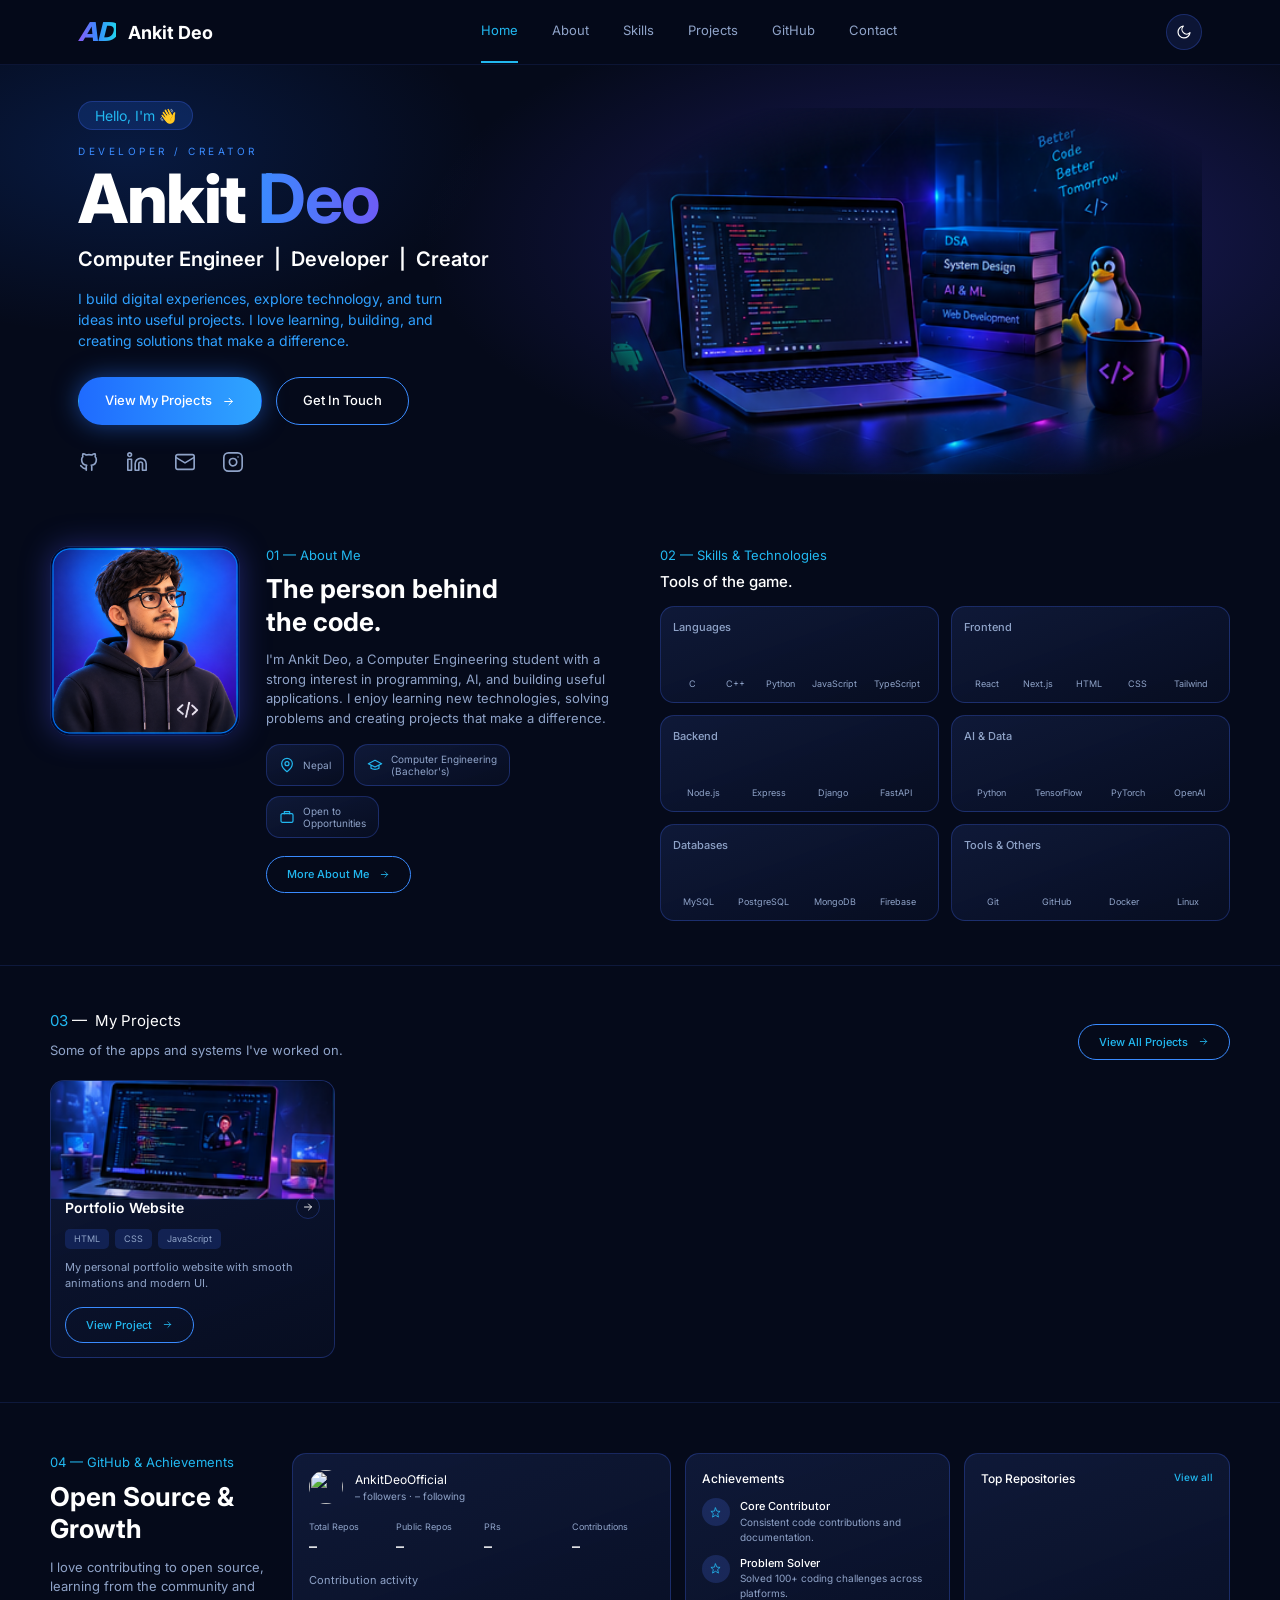
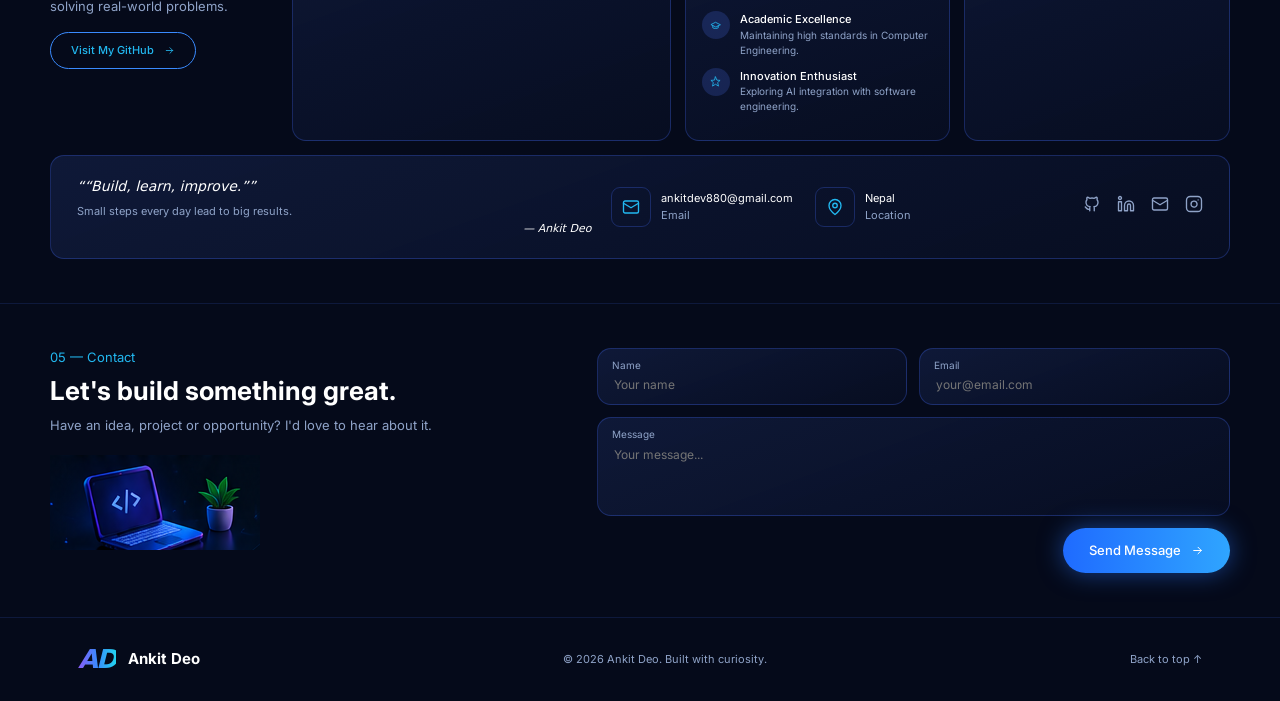
==== commit 1be6ee4d: "Update index.html" ====
--- a/index.html
+++ b/index.html
@@ -195,8 +195,12 @@
 <h4>Projects</h4><div id="al"></div><h4>Messages</h4><div id="ml2"></div></dialog>
 
 <script>
-/* ===== Supabase connection: paste your two values here (see README) ===== */
-const CFG={url:"",key:"",admin:"ankitdev880@gmail.com"};
+
+const CFG={
+  url:"https://evaktlmwqrfohhvbvpvh.supabase.co",
+  key:"sb_publishable_Gcj8KNbU7CAjFWfTLIvVMQ_Kn69ZJx-",
+  admin:"ankitdev880@gmail.com"
+};
 const sb=CFG.url&&CFG.key&&window.supabase?supabase.createClient(CFG.url,CFG.key):null;
 const $=s=>document.querySelector(s),esc=t=>String(t??"").replace(/[&<>"']/g,c=>({"&":"&amp;","<":"&lt;",">":"&gt;",'"':"&quot;","'":"&#39;"}[c]));
 const U={gh:"https://github.com/AnkitDeoOfficial",li:"https://linkedin.com/in/ankitdeoofficial/",ml:"mailto:ankitdev880@gmail.com",ig:"https://instagram.com/ank1t_001"};
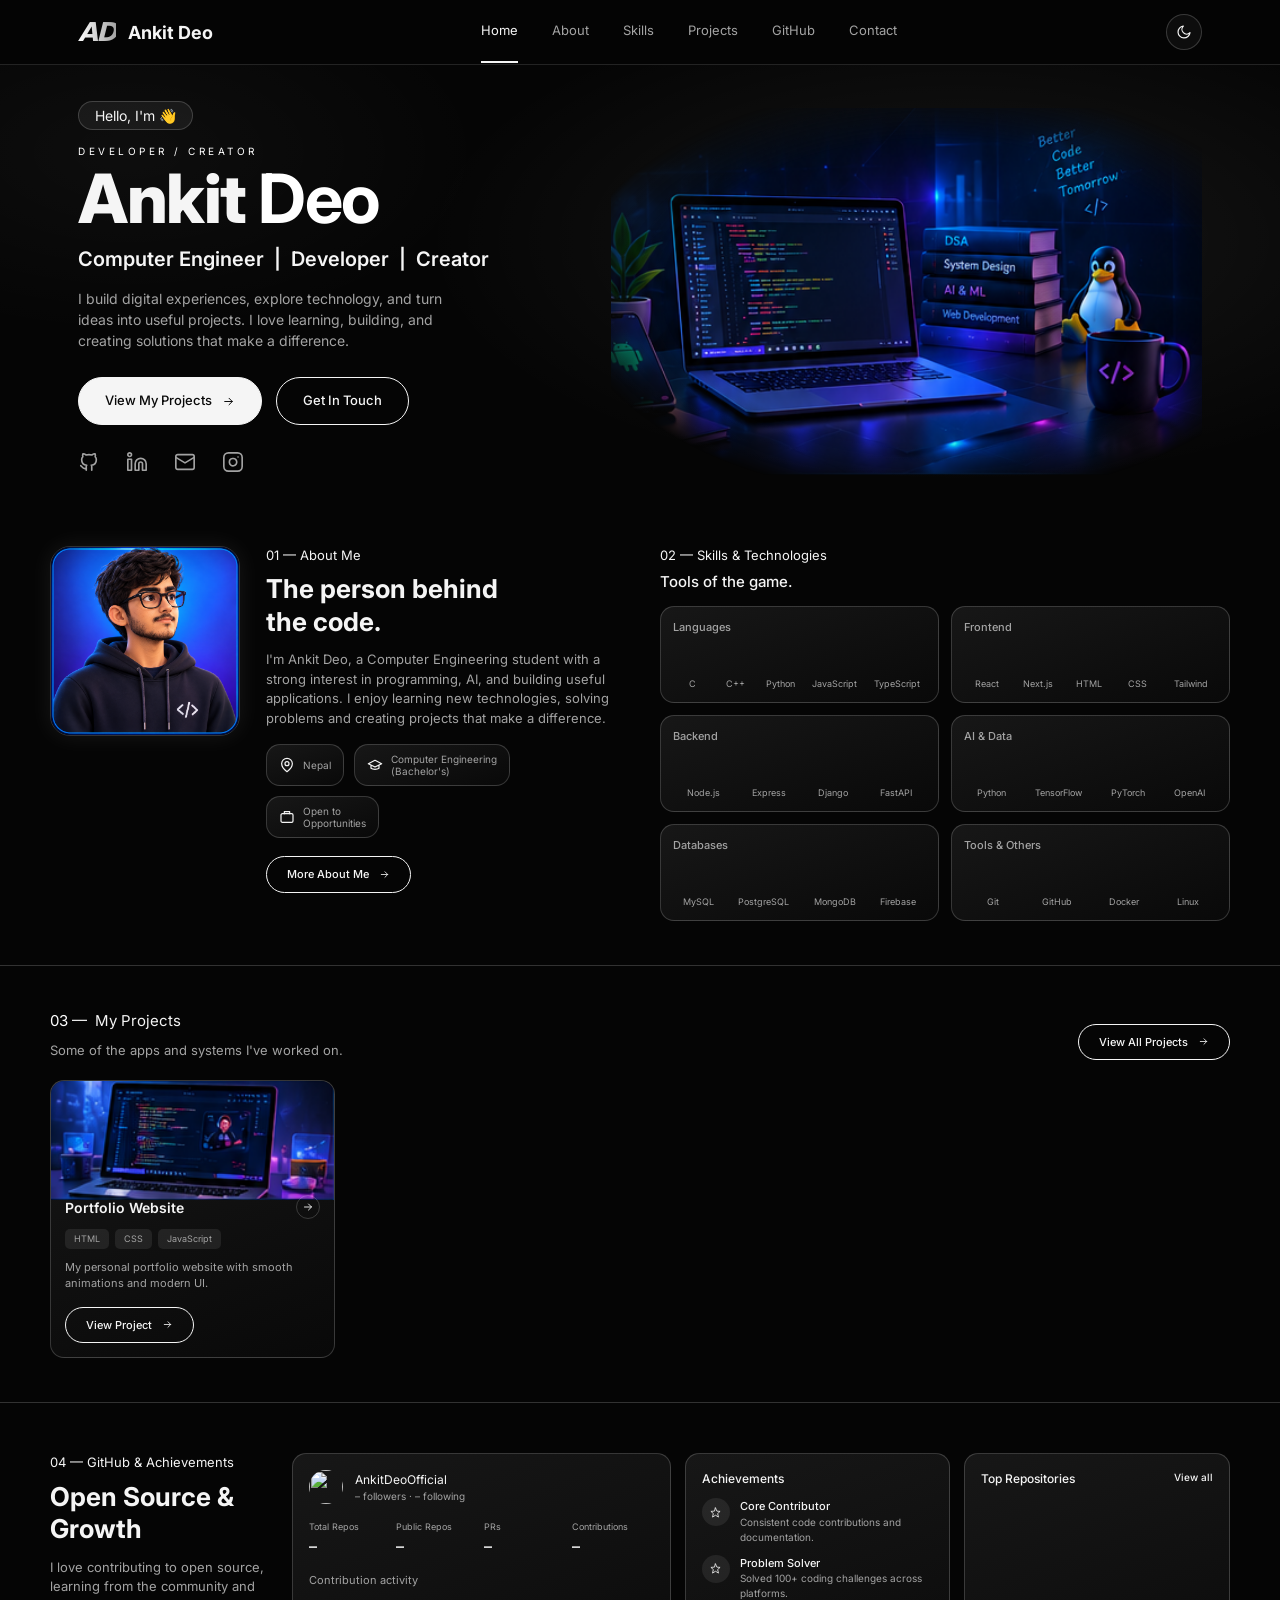
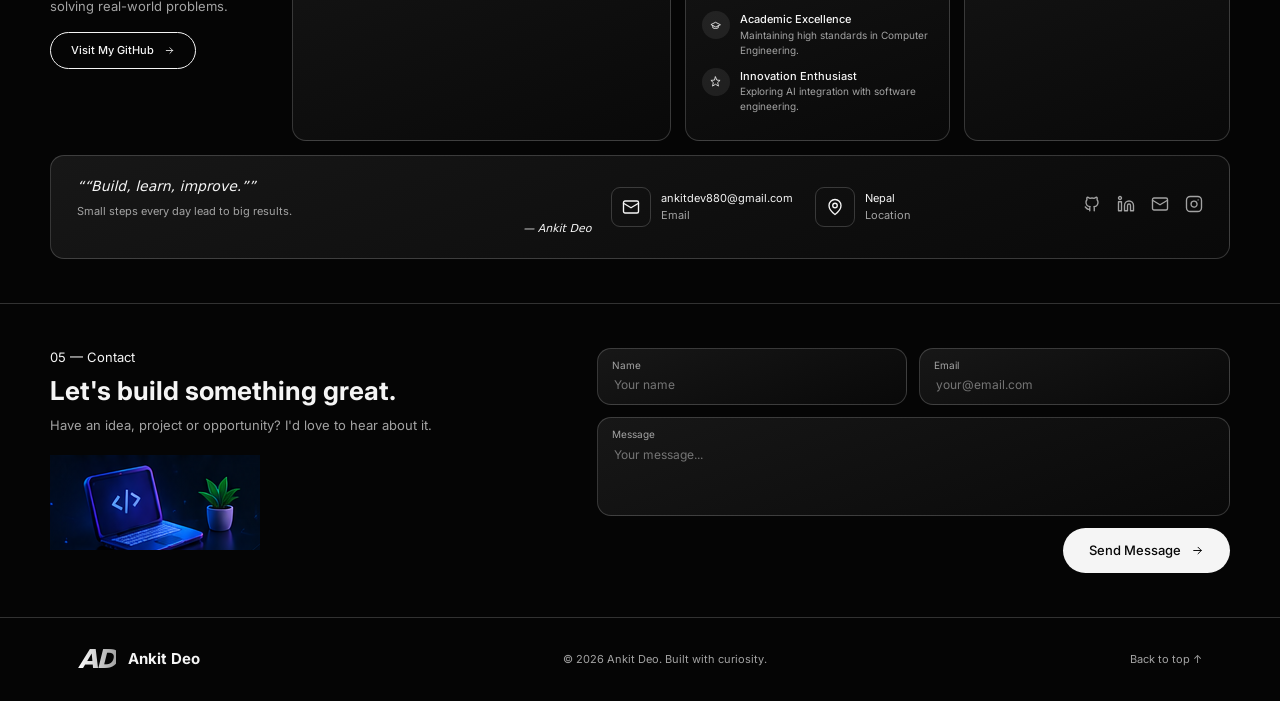
==== commit 64ea2ec6: "Implement monochrome theme styles in index.html Added monochrome theme overrides for dark and light " ====
--- a/index.html
+++ b/index.html
@@ -113,6 +113,56 @@
 .hg,.ab,.cg,.strip{grid-template-columns:1fr}.g3{grid-template-columns:1fr 1fr}.ci .soc{margin-left:0}}
 @media(max-width:560px){.abg{grid-template-columns:1fr}.abg img{max-width:220px}.g3,.sk,form{grid-template-columns:1fr}.wrap{padding:0 18px}}
 @media(prefers-reduced-motion:reduce){*{animation:none!important;transition:none!important;scroll-behavior:auto!important}.rv{opacity:1;transform:none}}
+
+/* MONOCHROME THEME OVERRIDES */
+:root{
+  --bg:#050505; --tx:#f5f5f5; --mu:#a3a3a3;
+  --cy:#ffffff; --bl:#ffffff; --ln:rgba(255,255,255,.18);
+  --cd:linear-gradient(160deg,#171717,#090909);
+}
+:root.light{
+  --bg:#f7f7f7; --tx:#111111; --mu:#555555;
+  --cy:#111111; --bl:#111111; --ln:rgba(0,0,0,.18);
+  --cd:linear-gradient(160deg,#ffffff,#eeeeee);
+}
+header{background:rgba(5,5,5,.9);border-bottom-color:rgba(255,255,255,.12)}
+:root.light header{background:rgba(247,247,247,.92);border-bottom-color:rgba(0,0,0,.12)}
+.logo{background:linear-gradient(90deg,#fff,#a3a3a3);-webkit-background-clip:text;background-clip:text}
+.links a.on{color:var(--tx);border-color:var(--tx)}
+.ib{background:rgba(255,255,255,.04)}
+.hero{
+ background:radial-gradient(60% 80% at 75% 40%,rgba(255,255,255,.07),transparent 70%),
+ radial-gradient(40% 60% at 10% 20%,rgba(255,255,255,.035),transparent 70%)
+}
+.hello{background:rgba(255,255,255,.06);color:var(--tx);border-color:var(--ln)}
+.kick,h1 b{color:#fff;background:none;-webkit-text-fill-color:currentColor}
+:root.light .kick,:root.light h1 b{color:#111;-webkit-text-fill-color:currentColor}
+.hero p{color:var(--mu)}
+.btn{border-color:var(--tx)}
+.btn.p{background:#f5f5f5;color:#080808;border-color:#f5f5f5;box-shadow:none}
+:root.light .btn.p{background:#111;color:#fff;border-color:#111}
+.btn:hover{box-shadow:0 0 18px rgba(255,255,255,.12)}
+:root.light .btn:hover{box-shadow:0 0 18px rgba(0,0,0,.12)}
+.soc a:hover,.chip svg,.btn.o{color:var(--tx)}
+section,footer{border-color:var(--ln)}
+.lab{color:var(--tx)}
+.abg img{border-color:var(--ln);box-shadow:0 0 24px rgba(255,255,255,.08)}
+.pc:hover{border-color:var(--tx);box-shadow:0 0 24px rgba(255,255,255,.08)}
+.th{background:linear-gradient(135deg,#111,#444)}
+.tg span{background:rgba(255,255,255,.08);color:var(--mu)}
+#cg i{background:#1c1c1c}
+#cg .l1{background:#444}#cg .l2{background:#777}#cg .l3{background:#aaa}#cg .l4{background:#eee}
+.g3 h5 a{color:var(--tx)}
+.ac div:first-child,.rp div:first-child{background:rgba(255,255,255,.08);color:var(--tx)}
+.ci .bx{color:var(--tx)}
+.fl:focus-within{border-color:var(--tx);box-shadow:0 0 14px rgba(255,255,255,.1)}
+dialog{background:#101010;color:#fff;border-color:var(--ln)}
+dialog h4{color:#fff}
+dialog input,dialog textarea{background:#191919;color:#fff;border-color:#444}
+.sm.d{color:#d4d4d4}
+:root.light dialog{background:#fff;color:#111}
+:root.light dialog input,:root.light dialog textarea{background:#f5f5f5;color:#111}
+
 </style>
 </head>
 <body>
